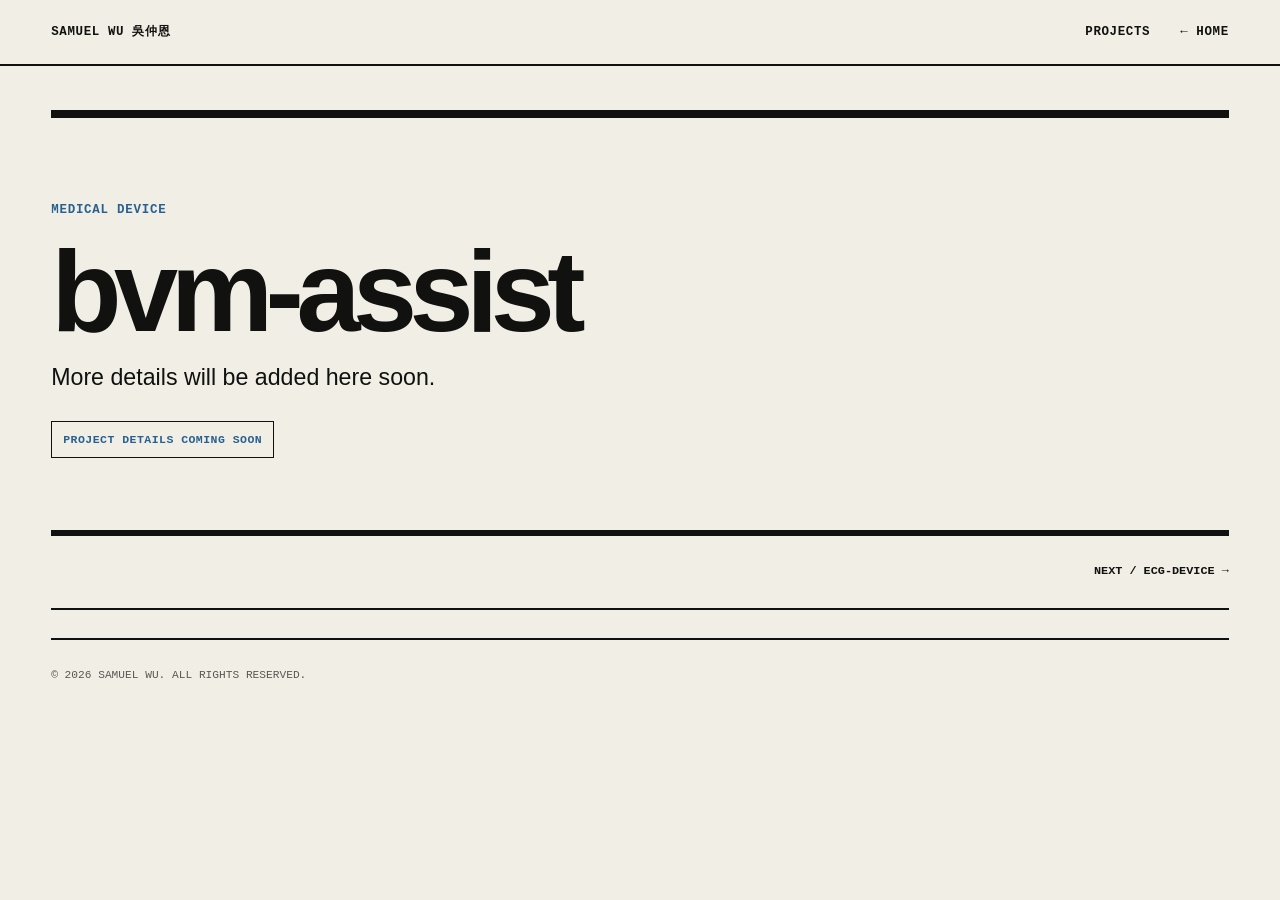
==== projects/bvm-assist/index.html @ 9e17b118 "Redesign homepage and add project detail pages" ====
<!DOCTYPE html>
<html lang="en">
<head>
    <meta charset="UTF-8">
    <meta name="viewport" content="width=device-width, initial-scale=1.0">
    <meta name="description" content="A placeholder for Samuel Wu's BVM assist project.">
    <title>BVM Assist | Samuel Wu</title>
    <link rel="stylesheet" href="/project-detail.css">
    <script src="/site-header.js" defer></script>
</head>
<body class="project-body bvm-project">
    <a class="skip-link" href="#main-content">Skip to content</a>
    <header class="site-header" data-site-header></header>

    <main class="project-main" id="main-content">
        <article class="case-study">
            <header class="case-hero">
                <p class="eyebrow">Medical device</p>
                <h1>bvm-assist</h1>
                <p class="project-lead">More details will be added here soon.</p>
                <p class="placeholder-status">Project details coming soon</p>
            </header>

            <nav class="project-switcher project-switcher-first" aria-label="Project navigation">
                <a href="/projects/ecg-device/">Next / ecg-device <span aria-hidden="true">&rarr;</span></a>
            </nav>
        </article>
        <footer class="site-footer">&copy; 2026 Samuel Wu. All rights reserved.</footer>
    </main>
</body>
</html>
---- project-detail.css ----
@import url("/project-pages.css");

.project-body {
    --text-max: 860px;
}

.connectome-project {
    --accent: #b93818;
}

.hermes-project {
    --accent: #2b55d9;
}

.cb-project {
    --accent: #7a4e00;
}

.ecg-project {
    --accent: #8f2f50;
}

.bvm-project {
    --accent: #28618f;
}

.placeholder-status {
    width: fit-content;
    margin: 4px 0 0;
    padding: 8px 11px;
    border: 1px solid var(--rule-strong);
    color: var(--accent);
    font-family: var(--font-mono);
    font-size: 0.72rem;
    font-weight: 700;
    letter-spacing: 0.04em;
    text-transform: uppercase;
}

.project-main {
    width: min(100%, calc(var(--page-max) + (2 * var(--gutter))));
    margin: 0 auto;
    padding: 44px var(--gutter) 72px;
}

.case-study {
    width: 100%;
}

.case-hero {
    display: grid;
    gap: 22px;
    padding: clamp(38px, 7vw, 82px) 0 clamp(44px, 7vw, 72px);
    border-top: 8px solid var(--rule-strong);
    border-bottom: 3px solid var(--rule-strong);
}

.case-hero h1 {
    max-width: 1500px;
    margin: 0;
    font-size: clamp(3.25rem, 9vw, 7.7rem);
    font-weight: 900;
    letter-spacing: -0.065em;
    line-height: 0.84;
    overflow-wrap: anywhere;
}

.project-lead {
    max-width: 960px;
    margin: 0;
    color: var(--ink);
    font-size: clamp(1.18rem, 2vw, 1.45rem);
    line-height: 1.45;
}

.actions {
    display: flex;
    flex-wrap: wrap;
    gap: 12px;
    margin-top: 12px;
}

.button {
    display: inline-flex;
    align-items: center;
    min-height: 44px;
    gap: 8px;
    padding: 10px 15px;
    border: 2px solid var(--rule-strong);
    background: var(--ink);
    color: var(--paper);
    font-family: var(--font-mono);
    font-size: 0.76rem;
    font-weight: 700;
    letter-spacing: 0.02em;
    text-decoration: none;
    text-transform: uppercase;
    transition: background 160ms ease, box-shadow 160ms ease, transform 160ms ease;
}

.button:hover {
    background: var(--accent);
    color: #fff;
    transform: translate(-2px, -2px);
    box-shadow: 4px 4px 0 var(--rule-strong);
}

.case-content {
    padding: clamp(56px, 8vw, 96px) 0;
}

.content-main {
    counter-reset: research-section;
    display: grid;
    gap: clamp(56px, 8vw, 96px);
}

.content-main section {
    counter-increment: research-section;
    display: grid;
    grid-template-columns: clamp(150px, 14vw, 240px) minmax(0, 1fr);
    gap: 18px clamp(28px, 6vw, 76px);
    padding-top: 24px;
    border-top: 2px solid var(--rule-strong);
}

.content-main section > h2 {
    grid-column: 1;
    grid-row: 1 / span 40;
    margin: 0;
    font-family: var(--font-mono);
    font-size: 0.78rem;
    letter-spacing: 0.04em;
    line-height: 1.35;
    text-transform: uppercase;
}

@media (min-width: 761px) {
    .connectome-project .content-main section > h2 {
        grid-row: 1;
    }
}

.content-main section > h2::before {
    display: block;
    margin-bottom: 8px;
    color: var(--accent);
    content: "0" counter(research-section) " /";
}

.content-main section > :not(h2) {
    grid-column: 2;
}

.content-main p {
    max-width: var(--text-max);
    margin: 0;
    color: var(--muted);
    font-size: 1.06rem;
    line-height: 1.7;
}

.content-main h3 {
    margin: 16px 0 0;
    padding-bottom: 8px;
    border-bottom: 1px solid var(--rule);
    font-family: var(--font-mono);
    font-size: 0.86rem;
    letter-spacing: 0.03em;
    text-transform: uppercase;
}

code {
    padding: 0.08em 0.3em;
    background: #ded9ce;
    color: var(--ink);
    font-family: var(--font-mono);
    font-size: 0.88em;
}

.feature-list,
.module-grid,
.ledger-list,
.process-strip {
    margin: 0;
    padding: 0;
    list-style: none;
}

.feature-list {
    display: grid;
    gap: 0;
}

.feature-list li {
    position: relative;
    padding: 12px 0 12px 28px;
    border-bottom: 1px solid var(--rule);
    color: var(--muted);
    font-size: 1rem;
}

.feature-list li::before {
    position: absolute;
    top: 12px;
    left: 0;
    color: var(--accent);
    content: "\2192";
    font-family: var(--font-mono);
    font-weight: 700;
}

.hermes-project .feature-list li::before {
    content: "+";
}

.feature-list strong {
    color: var(--ink);
}

.result-lead {
    max-width: 960px !important;
    padding-left: 20px;
    border-left: 7px solid var(--accent);
    color: var(--ink) !important;
    font-size: clamp(1.25rem, 2.4vw, 1.75rem) !important;
    font-weight: 700;
    line-height: 1.35 !important;
}

.analysis-figure {
    margin: 26px 0 4px;
}

.analysis-figure img {
    display: block;
    width: 100%;
    height: auto;
    border: 2px solid var(--rule-strong);
    background: #fff;
}

.analysis-figure figcaption {
    display: grid;
    grid-template-columns: 90px minmax(0, 1fr);
    gap: 16px;
    padding-top: 12px;
    color: var(--muted);
    font-family: var(--font-mono);
    font-size: 0.76rem;
    line-height: 1.45;
}

.analysis-figure figcaption span {
    color: var(--accent);
    font-weight: 700;
    text-transform: uppercase;
}

.figure-compact {
    width: min(100%, 640px);
}

.matrix-frame {
    padding: clamp(14px, 3vw, 28px);
    border: 2px solid var(--rule-strong);
    background: var(--surface);
}

.confusion-table {
    width: 100%;
    border-collapse: collapse;
    table-layout: fixed;
    color: var(--ink);
    font-family: var(--font-mono);
}

.confusion-table th,
.confusion-table td {
    border: 1px solid var(--rule-strong);
    text-align: center;
}

.confusion-table thead th {
    padding: 10px 6px;
    background: var(--ink);
    color: var(--paper);
    font-size: 0.68rem;
    font-weight: 700;
    text-transform: uppercase;
}

.confusion-table tbody th {
    width: 34%;
    padding: 12px 8px;
    font-size: 0.72rem;
    text-transform: uppercase;
}

.confusion-table td {
    height: clamp(120px, 18vw, 190px);
    background: #e6e1d6;
    font-family: var(--font-sans);
    font-size: clamp(2.6rem, 7vw, 5.2rem);
    font-weight: 800;
}

.confusion-table .matrix-correct {
    background: var(--accent);
    color: #fff;
}

.product-figure {
    width: 100%;
}

.scope-note {
    width: fit-content;
    margin-top: 8px !important;
    padding: 8px 10px;
    border: 1px solid var(--rule-strong);
    color: var(--ink) !important;
    font-family: var(--font-mono);
    font-size: 0.76rem !important;
    text-transform: uppercase;
}

.module-grid {
    counter-reset: module;
    display: grid;
    grid-template-columns: repeat(2, minmax(0, 1fr));
    border-bottom: 1px solid var(--rule-strong);
}

.module-grid li {
    counter-increment: module;
    min-height: 88px;
    padding: 16px 18px;
    border-top: 1px solid var(--rule-strong);
    color: var(--ink);
    font-weight: 700;
}

.module-grid li:nth-child(odd) {
    border-right: 1px solid var(--rule-strong);
}

.module-grid li::before {
    display: block;
    margin-bottom: 10px;
    color: var(--accent);
    content: "0" counter(module);
    font-family: var(--font-mono);
    font-size: 0.7rem;
}

.process-strip {
    counter-reset: process;
    display: grid;
    grid-template-columns: repeat(4, minmax(0, 1fr));
    border-top: 2px solid var(--rule-strong);
    border-bottom: 2px solid var(--rule-strong);
}

.process-strip li {
    counter-increment: process;
    position: relative;
    min-height: 116px;
    padding: 42px 18px 16px;
    border-right: 1px solid var(--rule-strong);
    color: var(--ink);
    font-family: var(--font-mono);
    font-size: 0.82rem;
    font-weight: 700;
    text-transform: uppercase;
}

.process-strip li:last-child {
    border-right: 0;
}

.process-strip li::before {
    position: absolute;
    top: 12px;
    left: 18px;
    color: var(--accent);
    content: "0" counter(process);
    font-size: 0.7rem;
}

.process-strip li:not(:last-child)::after {
    position: absolute;
    top: 50%;
    right: -9px;
    z-index: 1;
    width: 16px;
    background: var(--paper);
    color: var(--accent);
    content: "\2192";
    text-align: center;
    transform: translateY(-50%);
}

.ledger-list {
    padding: 10px 22px;
    background: var(--ink);
    color: var(--paper);
}

.ledger-list li {
    display: grid;
    grid-template-columns: 50px minmax(0, 1fr);
    gap: 12px;
    padding: 15px 0;
    border-bottom: 1px solid rgba(241, 238, 230, 0.24);
    font-family: var(--font-mono);
    font-size: 0.86rem;
}

.ledger-list li:last-child {
    border-bottom: 0;
}

.ledger-list li span {
    color: #d3a84f;
    font-weight: 700;
}

.project-switcher {
    display: flex;
    justify-content: space-between;
    gap: 24px;
    padding: 26px 0;
    border-top: 3px solid var(--rule-strong);
    border-bottom: 2px solid var(--rule-strong);
    font-family: var(--font-mono);
    font-size: 0.74rem;
    font-weight: 700;
    text-transform: uppercase;
}

.project-switcher a {
    color: var(--ink);
    text-decoration: none;
}

.project-switcher a:hover {
    color: var(--accent);
}

.project-switcher-first {
    justify-content: flex-end;
}

.project-switcher-last {
    justify-content: flex-start;
}

.project-main > .site-footer {
    margin-top: 28px;
}

@media (max-width: 760px) {
    .project-main {
        padding-top: 24px;
        padding-bottom: 48px;
    }

    .case-hero {
        border-top-width: 6px;
    }

    .case-hero h1 {
        font-size: clamp(2.65rem, 15vw, 4.5rem);
        letter-spacing: -0.06em;
        line-height: 0.9;
    }

    .content-main section {
        grid-template-columns: 1fr;
    }

    .content-main section > h2 {
        grid-column: 1;
        grid-row: auto;
    }

    .content-main section > :not(h2) {
        grid-column: 1;
    }

    .analysis-figure figcaption {
        grid-template-columns: 1fr;
        gap: 4px;
    }

    .process-strip {
        grid-template-columns: repeat(2, minmax(0, 1fr));
    }

    .process-strip li:nth-child(2) {
        border-right: 0;
    }

    .process-strip li:nth-child(-n + 2) {
        border-bottom: 1px solid var(--rule-strong);
    }

    .process-strip li:nth-child(2)::after {
        content: none;
    }

    .project-switcher {
        align-items: flex-start;
        flex-direction: column;
    }

    .project-switcher-first {
        align-items: flex-end;
    }
}

@media (max-width: 480px) {
    .actions,
    .button {
        width: 100%;
    }

    .button {
        justify-content: center;
    }

    .module-grid,
    .process-strip {
        grid-template-columns: 1fr;
    }

    .module-grid li:nth-child(odd),
    .process-strip li {
        border-right: 0;
    }

    .process-strip li:nth-child(-n + 3) {
        border-bottom: 1px solid var(--rule-strong);
    }

    .process-strip li::after {
        content: none !important;
    }
}

@media (prefers-reduced-motion: reduce) {
    .button {
        transition: none;
    }

    .button:hover {
        transform: none;
    }
}
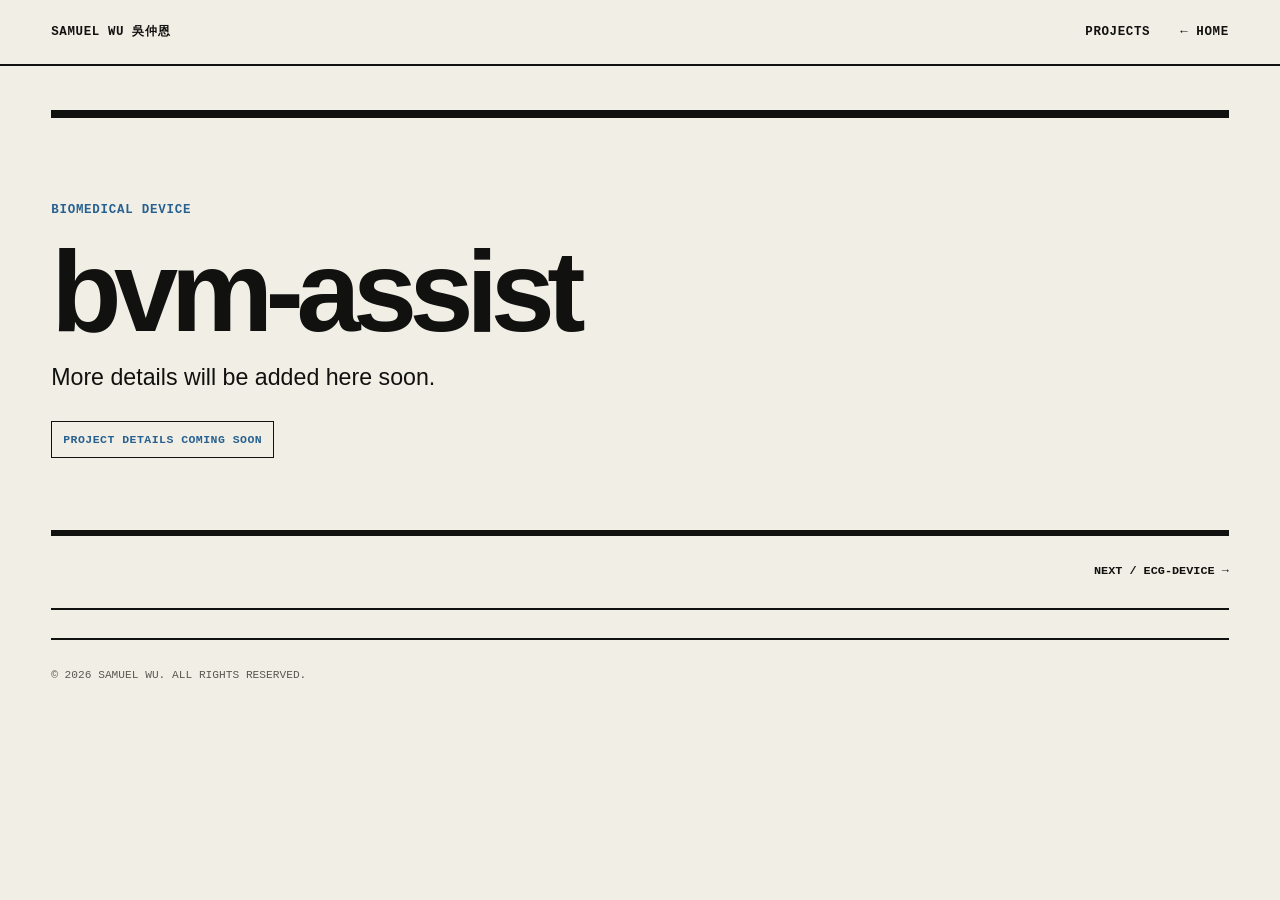
==== commit 6c0ad0c3: "Added ecg-device project page preview" ====
--- a/projects/bvm-assist/index.html
+++ b/projects/bvm-assist/index.html
@@ -15,7 +15,7 @@
     <main class="project-main" id="main-content">
         <article class="case-study">
             <header class="case-hero">
-                <p class="eyebrow">Medical device</p>
+                <p class="eyebrow">Biomedical device</p>
                 <h1>bvm-assist</h1>
                 <p class="project-lead">More details will be added here soon.</p>
                 <p class="placeholder-status">Project details coming soon</p>
--- a/project-detail.css
+++ b/project-detail.css
@@ -136,7 +136,10 @@
 }
 
 @media (min-width: 761px) {
-    .connectome-project .content-main section > h2 {
+    .connectome-project .content-main section > h2,
+    .hermes-project .content-main section > h2,
+    .cb-project .content-main section > h2,
+    .ecg-project .content-main section > h2 {
         grid-row: 1;
     }
 }
@@ -240,6 +243,48 @@
     background: #fff;
 }
 
+.video-figure video {
+    display: block;
+    width: 100%;
+    height: auto;
+    border: 2px solid var(--rule-strong);
+    background: #050505;
+}
+
+.ecg-project .video-figure {
+    width: min(100%, 640px);
+}
+
+.prototype-photo-grid {
+    display: grid;
+    grid-template-columns: repeat(2, minmax(0, 1fr));
+    gap: clamp(14px, 2.5vw, 28px);
+    align-items: start;
+}
+
+.prototype-photo-grid .analysis-figure {
+    width: 100%;
+}
+
+.system-map-figure {
+    min-width: 0;
+}
+
+.system-map {
+    width: max-content;
+    max-width: 100%;
+    margin: 0 auto;
+    padding: 12px 0;
+    overflow-x: auto;
+    border: 0;
+    background: transparent;
+    color: var(--ink);
+    font-family: var(--font-mono);
+    font-size: clamp(0.58rem, 0.92vw, 0.76rem);
+    line-height: 1.4;
+    scrollbar-color: var(--accent) transparent;
+}
+
 .analysis-figure figcaption {
     display: grid;
     grid-template-columns: 90px minmax(0, 1fr);
@@ -426,6 +471,221 @@
     font-weight: 700;
 }
 
+.workflow-figure {
+    width: 100%;
+}
+
+.workflow-graph {
+    padding: clamp(18px, 4vw, 38px);
+    border: 2px solid var(--rule-strong);
+    background:
+        linear-gradient(rgba(34, 33, 29, 0.035) 1px, transparent 1px),
+        linear-gradient(90deg, rgba(34, 33, 29, 0.035) 1px, transparent 1px),
+        var(--surface);
+    background-size: 28px 28px;
+}
+
+.workflow-stage {
+    display: grid;
+    gap: 10px;
+}
+
+.workflow-label {
+    color: var(--accent) !important;
+    font-family: var(--font-mono);
+    font-size: 0.68rem !important;
+    font-weight: 700;
+    letter-spacing: 0.05em;
+    text-transform: uppercase;
+}
+
+.workflow-branches {
+    display: grid;
+    grid-template-columns: repeat(2, minmax(0, 1fr));
+    gap: 10px;
+}
+
+.workflow-branches-three {
+    grid-template-columns: repeat(3, minmax(0, 1fr));
+}
+
+.workflow-node {
+    display: grid;
+    align-content: start;
+    gap: 7px;
+    min-height: 116px;
+    padding: 15px;
+    border: 1px solid var(--rule-strong);
+    background: var(--paper);
+    box-shadow: 3px 3px 0 rgba(34, 33, 29, 0.12);
+}
+
+.workflow-node > span {
+    color: var(--accent);
+    font-family: var(--font-mono);
+    font-size: 0.65rem;
+    font-weight: 700;
+}
+
+.workflow-node strong {
+    color: var(--ink);
+    font-size: 0.92rem;
+    line-height: 1.25;
+}
+
+.workflow-node small {
+    color: var(--muted);
+    font-family: var(--font-mono);
+    font-size: 0.68rem;
+    line-height: 1.45;
+}
+
+.workflow-node-wide {
+    width: min(100%, 680px);
+    min-height: 0;
+    margin: 0 auto;
+}
+
+.workflow-connector {
+    position: relative;
+    width: 2px;
+    height: 42px;
+    margin: 0 auto;
+    background: var(--rule-strong);
+}
+
+.workflow-connector::after {
+    position: absolute;
+    bottom: -5px;
+    left: 50%;
+    color: var(--accent);
+    content: "\25BC";
+    font-size: 0.72rem;
+    line-height: 1;
+    transform: translateX(-50%);
+}
+
+.cb-feature-grid {
+    margin-top: 26px;
+}
+
+.cb-feature-grid li {
+    min-height: 150px;
+}
+
+.cb-feature-grid strong,
+.cb-feature-grid span {
+    display: block;
+}
+
+.cb-feature-grid span {
+    margin-top: 8px;
+    color: var(--muted);
+    font-size: 0.88rem;
+    font-weight: 400;
+    line-height: 1.5;
+}
+
+.equation-note {
+    width: min(100%, 760px);
+    margin-top: 8px !important;
+    color: var(--muted) !important;
+    font-family: var(--font-mono);
+    font-size: 0.76rem !important;
+    line-height: 1.55 !important;
+}
+
+.model-equation {
+    display: grid;
+    justify-items: center;
+    gap: 10px;
+    width: min(100%, 760px);
+    padding: clamp(18px, 3vw, 28px);
+    overflow-x: auto;
+    border-left: 6px solid var(--accent);
+    background: var(--ink);
+    color: var(--paper);
+    font-family: var(--font-mono);
+    font-size: clamp(0.92rem, 2vw, 1.18rem);
+    line-height: 1.7;
+    text-align: center;
+    scrollbar-color: var(--accent) var(--ink);
+}
+
+.model-equation span {
+    min-width: max-content;
+}
+
+.model-equation var {
+    color: #f0c45b;
+    font-family: inherit;
+}
+
+.model-equation sup,
+.model-equation sub {
+    font-size: 0.68em;
+}
+
+.model-equation-stack {
+    justify-items: start;
+    text-align: left;
+}
+
+.citation {
+    color: var(--accent);
+    font-family: var(--font-mono);
+    font-size: 0.76em;
+    font-weight: 700;
+    text-decoration-thickness: 1px;
+    text-underline-offset: 3px;
+}
+
+.reference-list {
+    display: grid;
+    gap: 0;
+    max-width: var(--text-max);
+    margin: 0;
+    padding: 0;
+    list-style: none;
+    counter-reset: none;
+}
+
+.reference-list li {
+    display: grid;
+    grid-template-columns: 44px minmax(0, 1fr);
+    gap: 12px;
+    padding: 15px 0;
+    border-bottom: 1px solid var(--rule);
+    color: var(--muted);
+    font-size: 0.92rem;
+    line-height: 1.55;
+}
+
+.reference-list li > span {
+    color: var(--accent);
+    font-family: var(--font-mono);
+    font-weight: 700;
+}
+
+.reference-list li > p {
+    margin: 0;
+    color: inherit;
+    font-size: inherit;
+    line-height: inherit;
+}
+
+.reference-list a {
+    color: var(--ink);
+    font-family: var(--font-mono);
+    font-size: 0.74rem;
+    font-weight: 700;
+    text-transform: uppercase;
+}
+
+.reference-list cite {
+    color: var(--ink);
+}
+
 .project-switcher {
     display: flex;
     justify-content: space-between;
@@ -510,6 +770,19 @@
         content: none;
     }
 
+    .workflow-branches,
+    .workflow-branches-three {
+        grid-template-columns: 1fr;
+    }
+
+    .workflow-node {
+        min-height: 0;
+    }
+
+    .cb-feature-grid li {
+        min-height: 0;
+    }
+
     .project-switcher {
         align-items: flex-start;
         flex-direction: column;
@@ -521,6 +794,10 @@
 }
 
 @media (max-width: 480px) {
+    .prototype-photo-grid {
+        grid-template-columns: 1fr;
+    }
+
     .actions,
     .button {
         width: 100%;
@@ -547,6 +824,13 @@
     .process-strip li::after {
         content: none !important;
     }
+
+    .model-equation {
+        justify-items: start;
+        padding: 16px;
+        font-size: 0.84rem;
+        text-align: left;
+    }
 }
 
 @media (prefers-reduced-motion: reduce) {
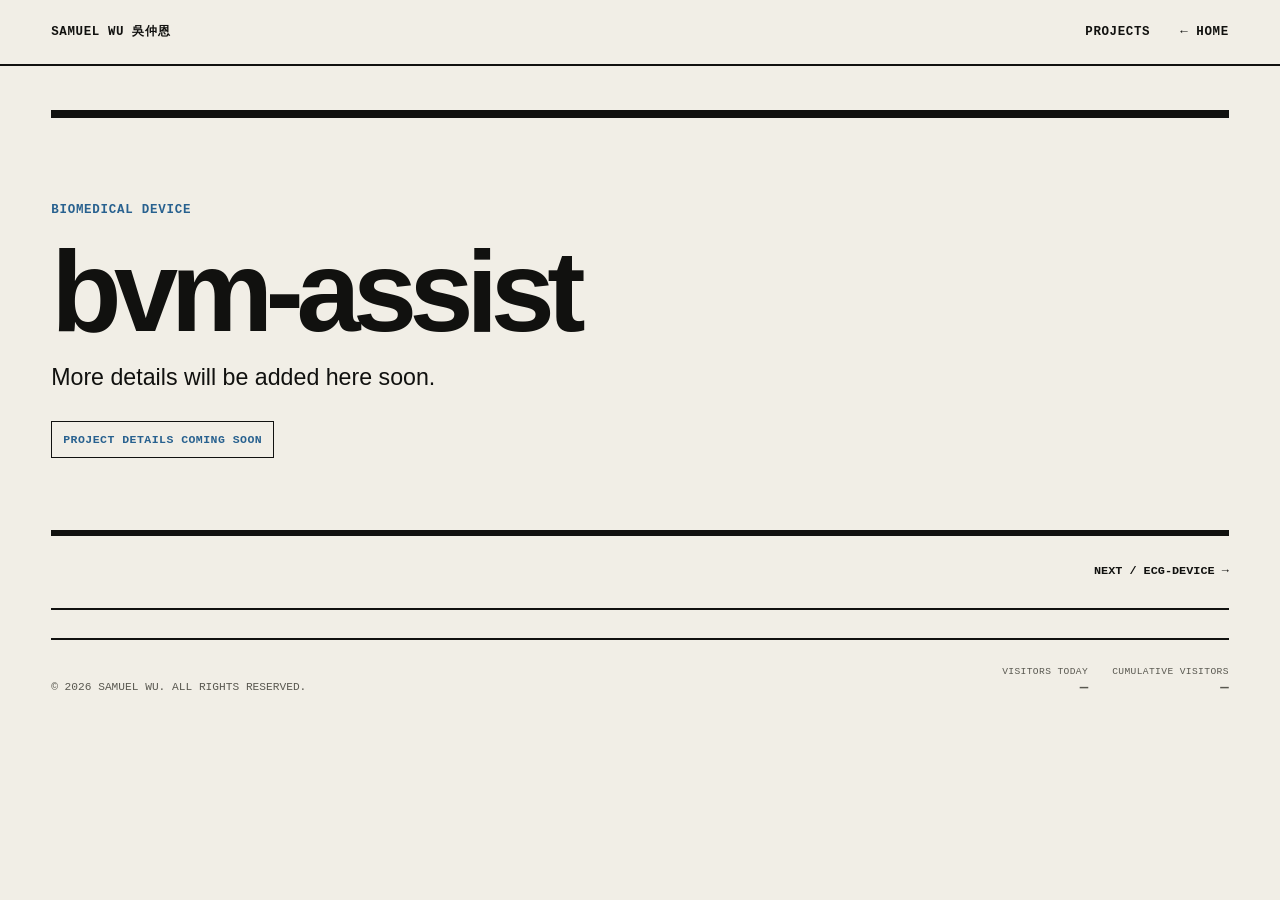
==== commit 45662f37: "add visitor count" ====
--- a/projects/bvm-assist/index.html
+++ b/projects/bvm-assist/index.html
@@ -5,8 +5,9 @@
     <meta name="viewport" content="width=device-width, initial-scale=1.0">
     <meta name="description" content="A placeholder for Samuel Wu's BVM assist project.">
     <title>BVM Assist | Samuel Wu</title>
-    <link rel="stylesheet" href="/project-detail.css">
+    <link rel="stylesheet" href="/project-detail.css?v=0c2f8d54">
     <script src="/site-header.js" defer></script>
+    <script src="/visitor-counter.js" defer></script>
 </head>
 <body class="project-body bvm-project">
     <a class="skip-link" href="#main-content">Skip to content</a>
@@ -25,7 +26,13 @@
                 <a href="/projects/ecg-device/">Next / ecg-device <span aria-hidden="true">&rarr;</span></a>
             </nav>
         </article>
-        <footer class="site-footer">&copy; 2026 Samuel Wu. All rights reserved.</footer>
+        <footer class="site-footer">
+            <span class="footer-copyright">&copy; 2026 Samuel Wu. All rights reserved.</span>
+            <dl class="visitor-stats" data-visitor-stats aria-label="Visitor counts" aria-live="polite">
+                <div class="visitor-stat"><dt>Visitors today</dt><dd data-visitors-today>&mdash;</dd></div>
+                <div class="visitor-stat"><dt>Cumulative visitors</dt><dd data-visitors-total>&mdash;</dd></div>
+            </dl>
+        </footer>
     </main>
 </body>
 </html>
--- a/project-detail.css
+++ b/project-detail.css
@@ -1,4 +1,4 @@
-@import url("/project-pages.css");
+@import url("/project-pages.css?v=0c2f8d54");
 
 .project-body {
     --text-max: 860px;
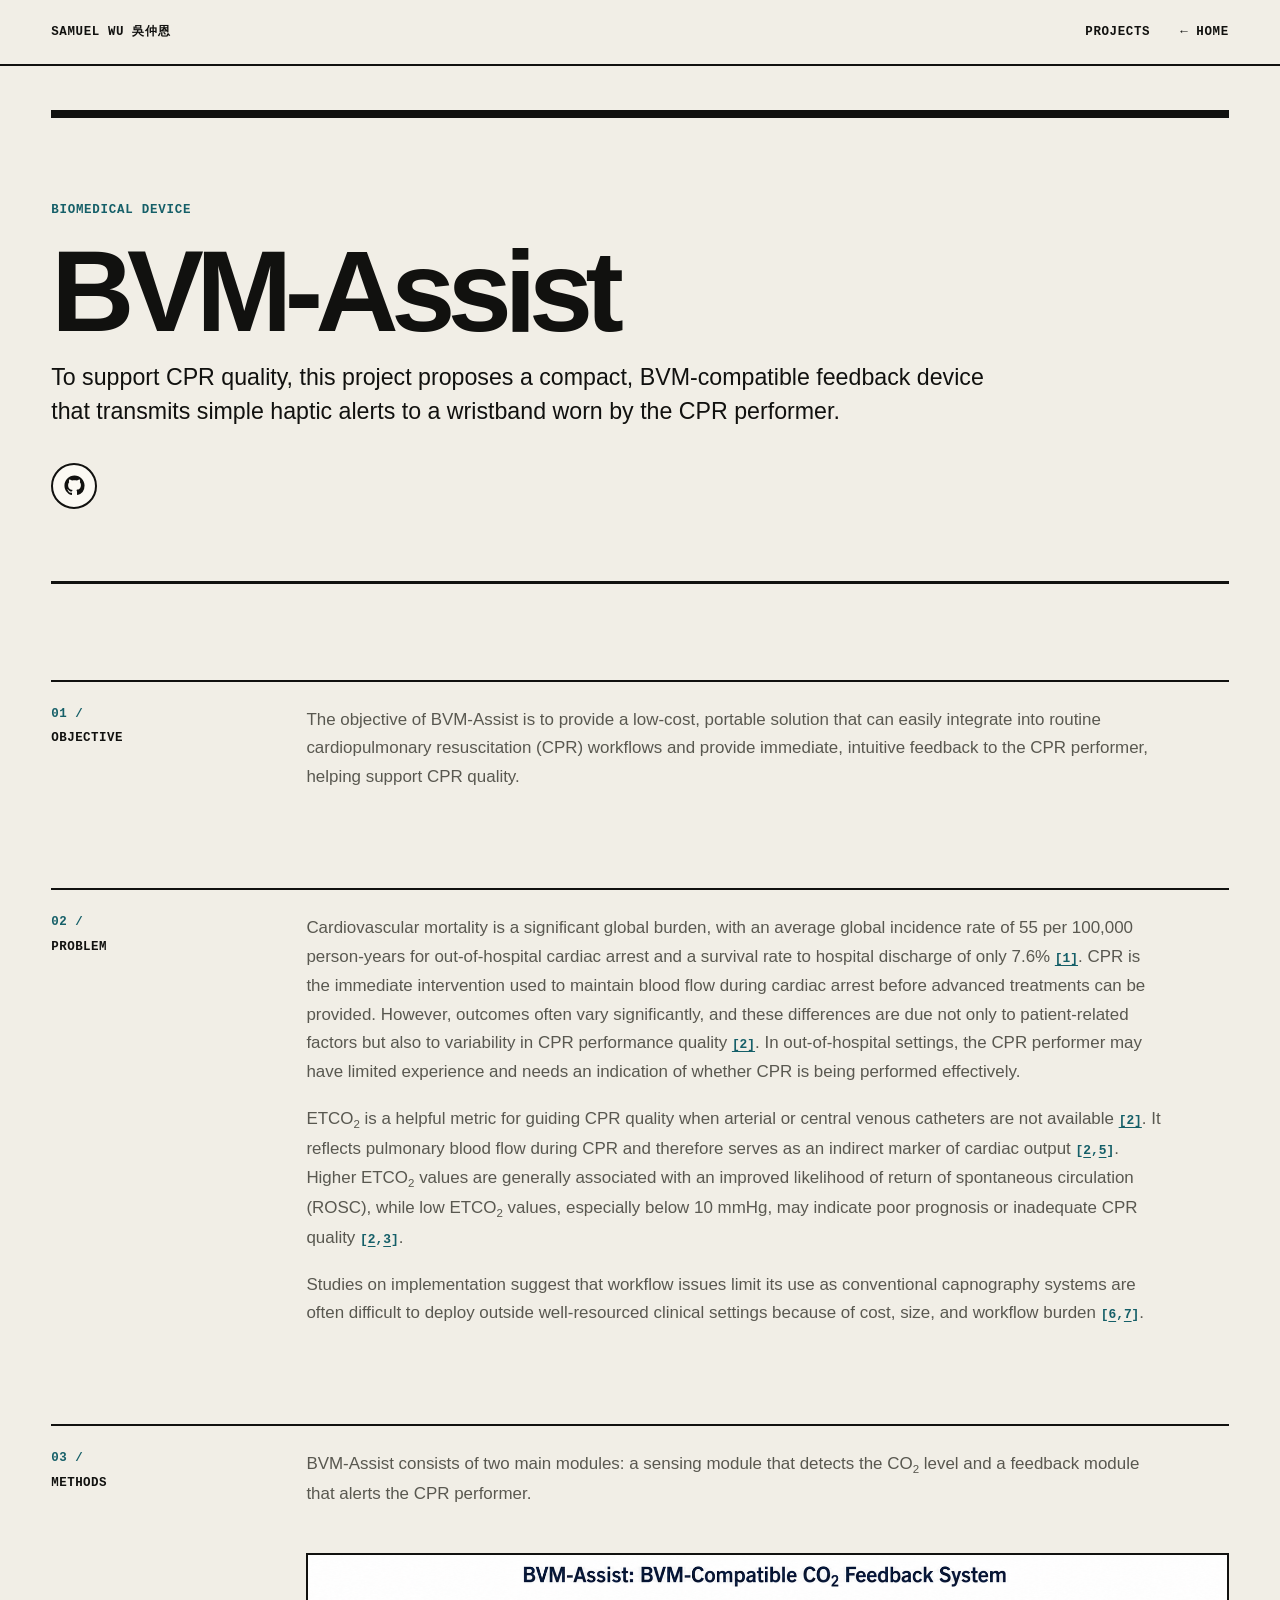
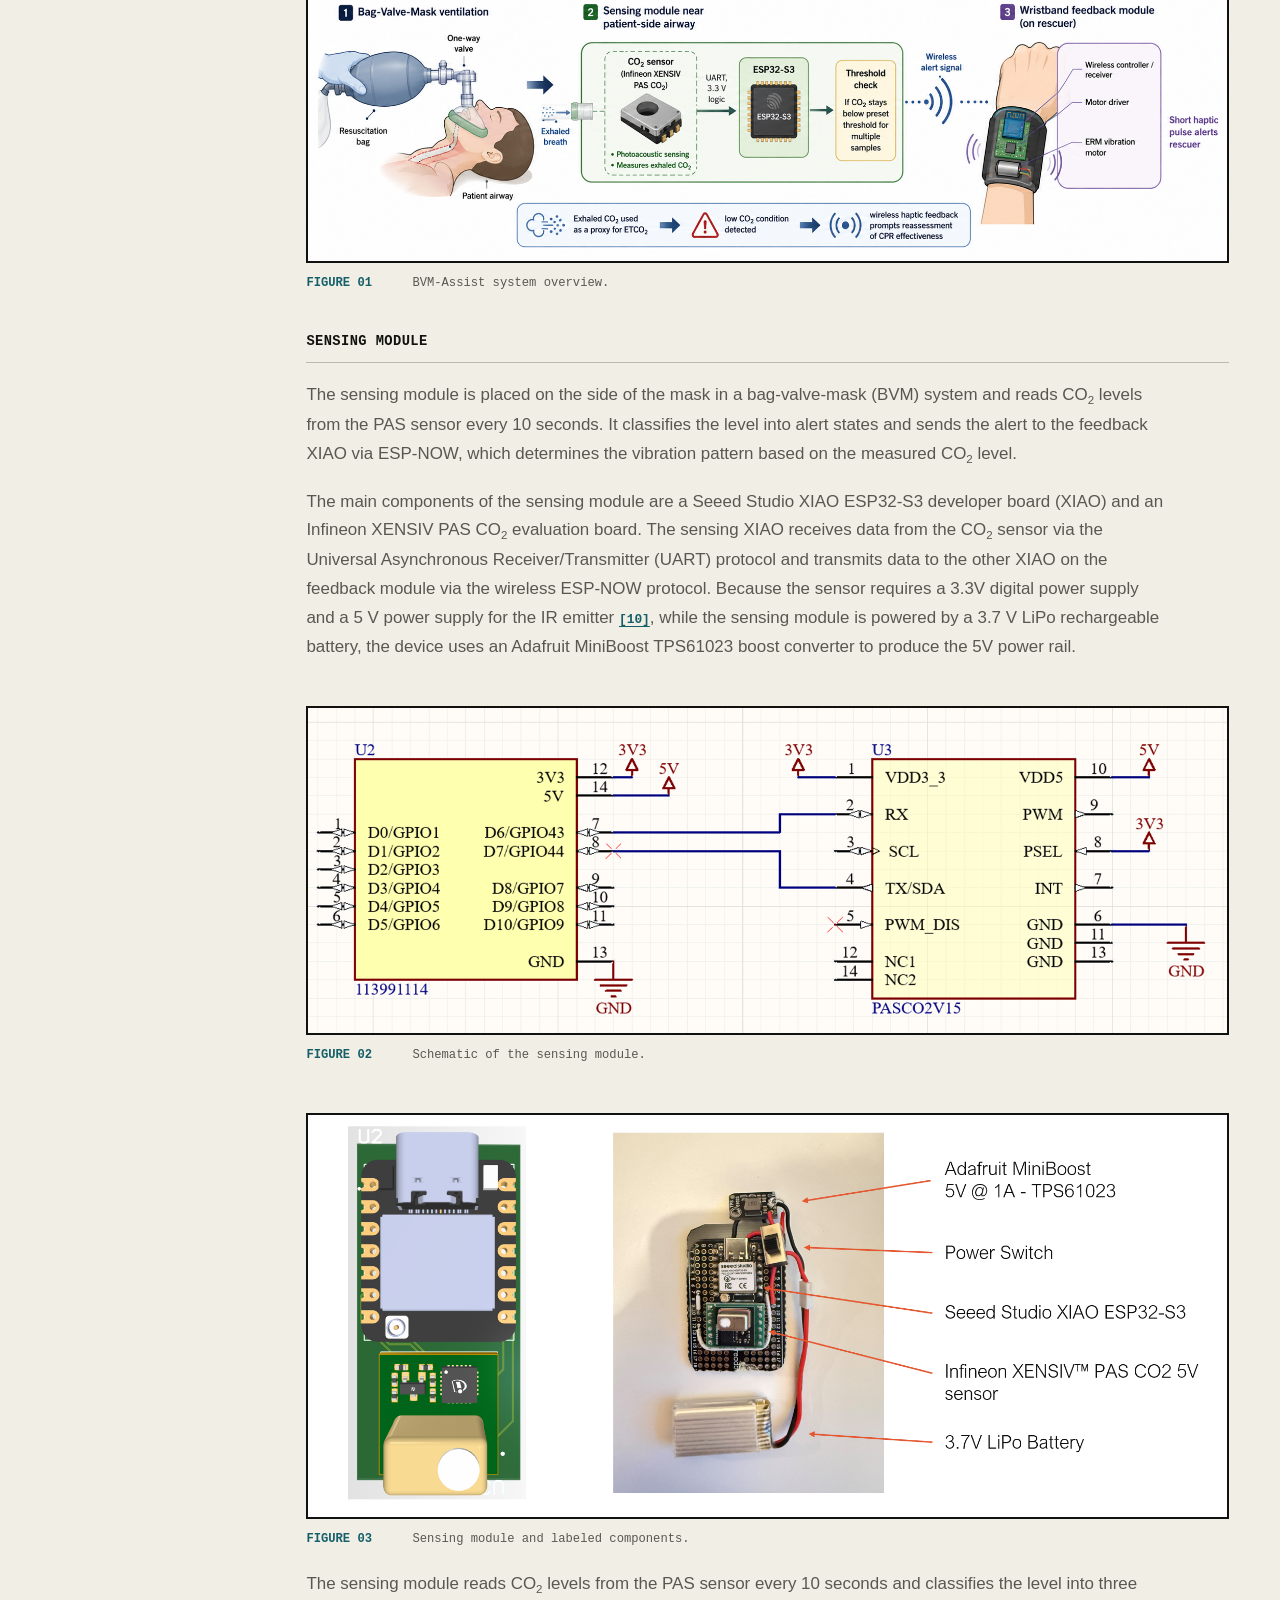
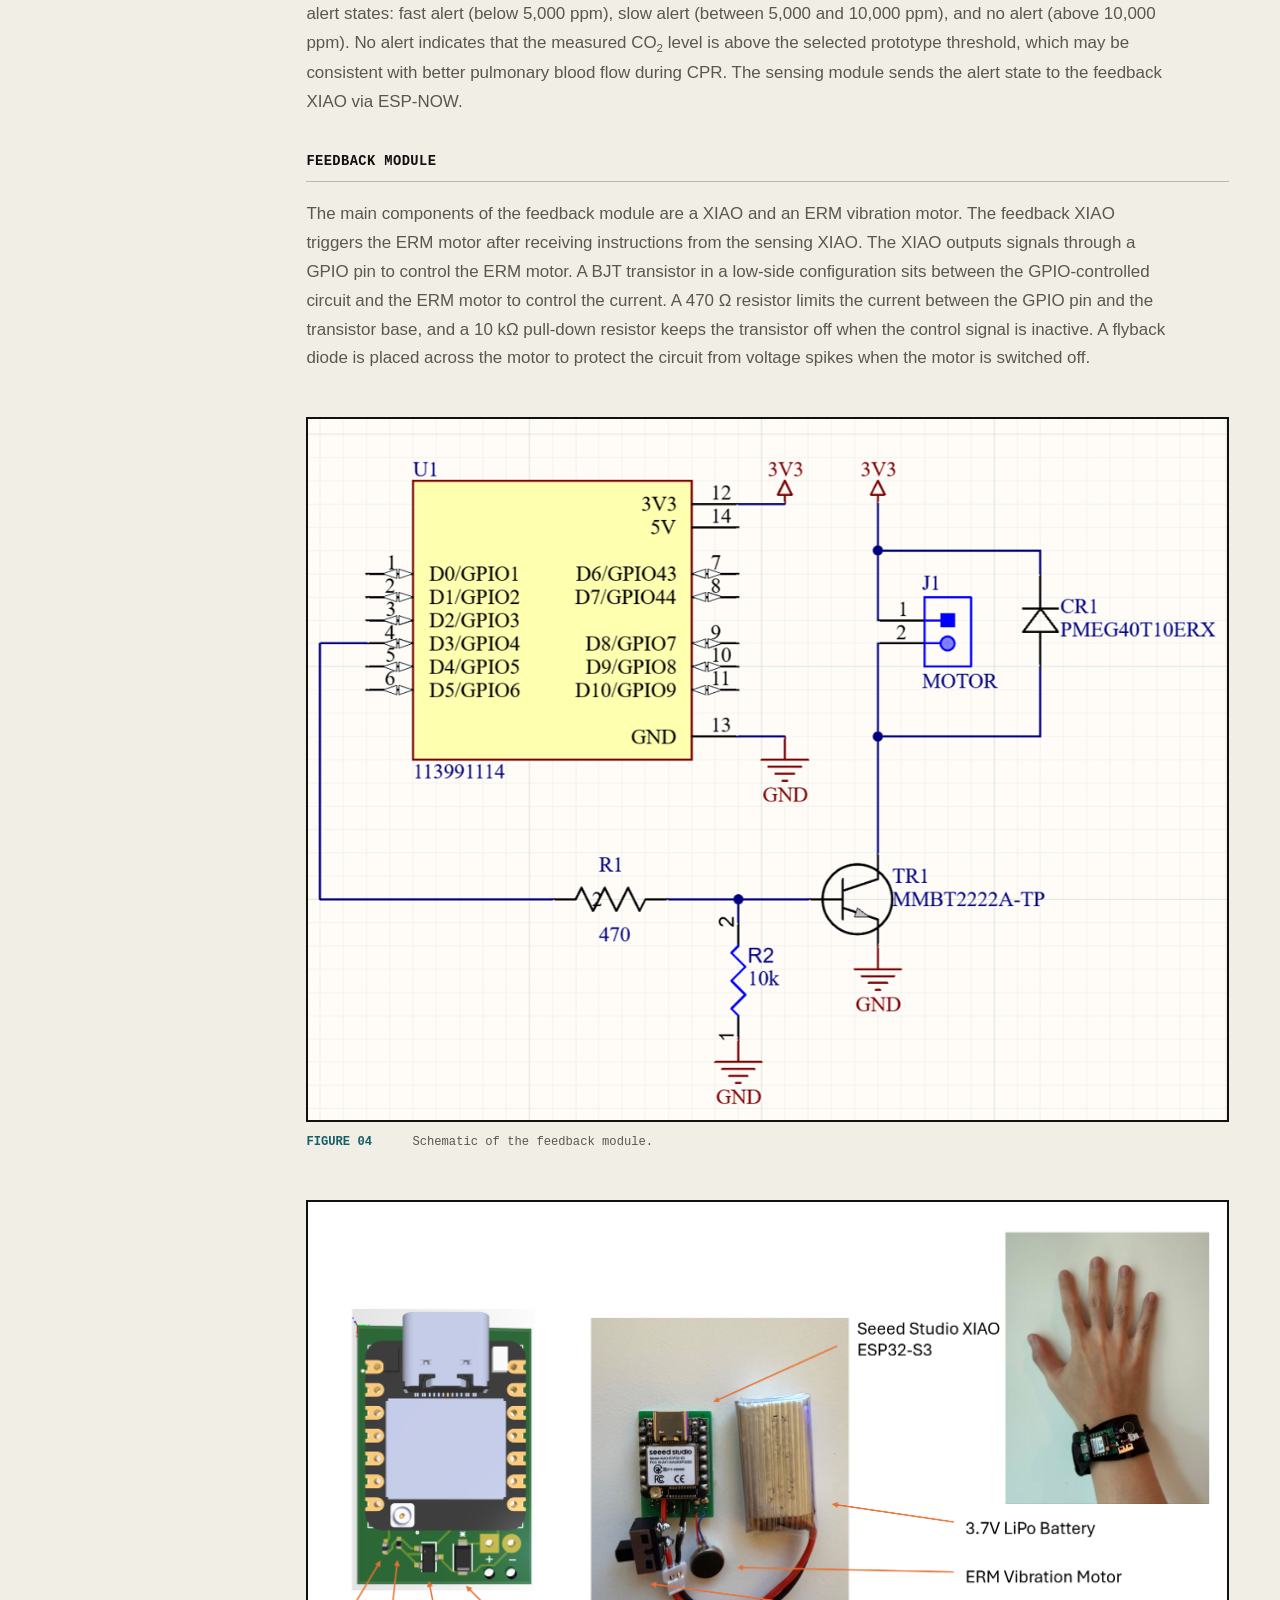
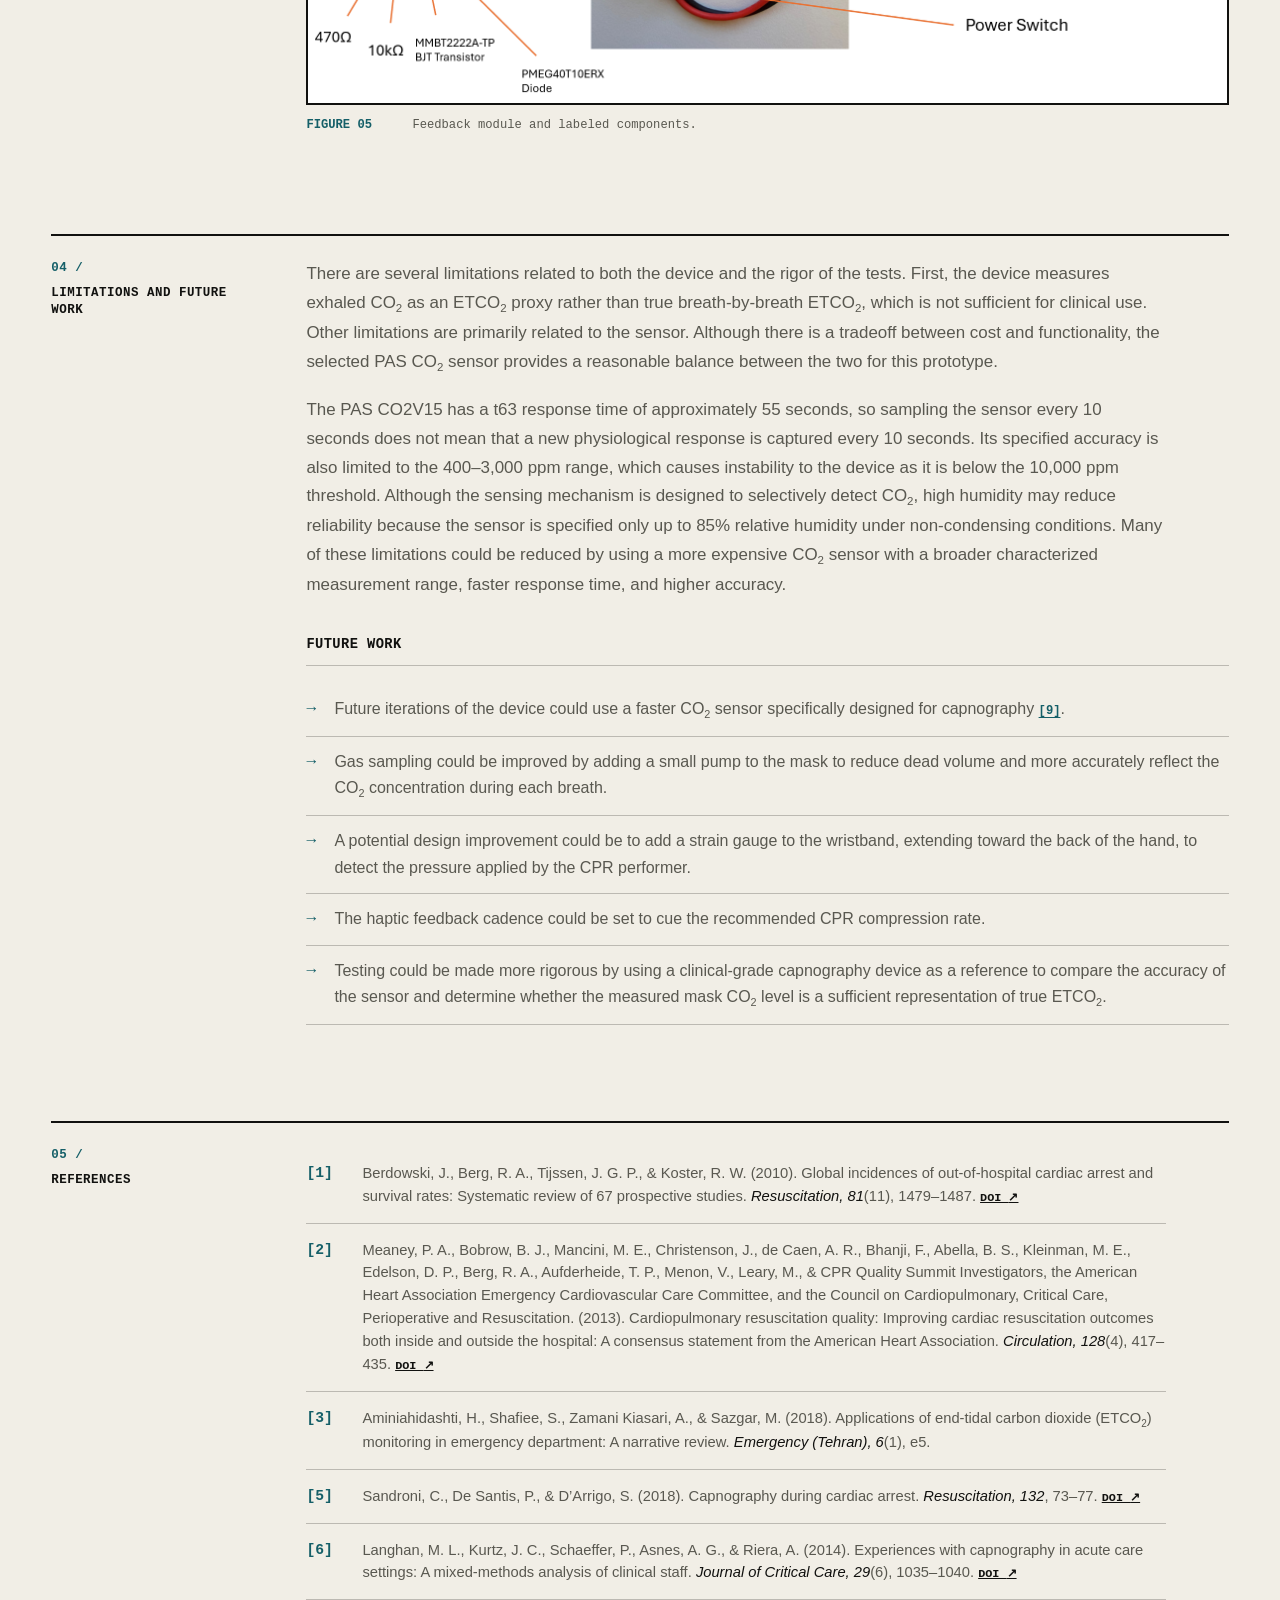
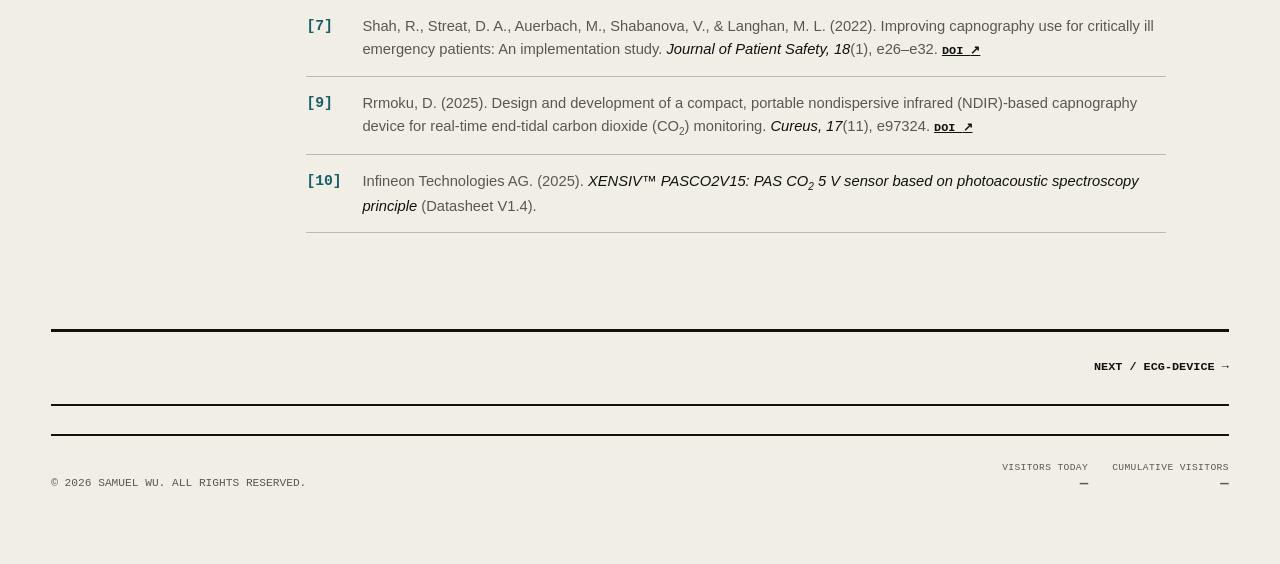
==== commit f8d0e7b9: "add bvm-assist project page" ====
--- a/projects/bvm-assist/index.html
+++ b/projects/bvm-assist/index.html
@@ -3,9 +3,9 @@
 <head>
     <meta charset="UTF-8">
     <meta name="viewport" content="width=device-width, initial-scale=1.0">
-    <meta name="description" content="A placeholder for Samuel Wu's BVM assist project.">
-    <title>BVM Assist | Samuel Wu</title>
-    <link rel="stylesheet" href="/project-detail.css?v=0c2f8d54">
+    <meta name="description" content="BVM-Assist is designed to be lower-cost, more portable, and easier to integrate into routine CPR workflows.">
+    <title>BVM-Assist | Samuel Wu</title>
+    <link rel="stylesheet" href="/project-detail.css?v=github-social-20260809">
     <script src="/site-header.js" defer></script>
     <script src="/visitor-counter.js" defer></script>
 </head>
@@ -17,10 +17,93 @@
         <article class="case-study">
             <header class="case-hero">
                 <p class="eyebrow">Biomedical device</p>
-                <h1>bvm-assist</h1>
-                <p class="project-lead">More details will be added here soon.</p>
-                <p class="placeholder-status">Project details coming soon</p>
+                <h1>BVM-Assist</h1>
+                <p class="project-lead">To support CPR quality, this project proposes a compact, BVM-compatible feedback device that transmits simple haptic alerts to a wristband worn by the CPR performer.</p>
+                <div class="actions">
+                    <a class="social-link" href="https://github.com/samueljwu/bvm-assist" aria-label="View BVM-Assist on GitHub" title="GitHub" target="_blank" rel="noopener noreferrer">
+                        <svg viewBox="0 0 24 24" aria-hidden="true">
+                            <path d="M12 .5C5.65.5.5 5.65.5 12c0 5.09 3.29 9.4 7.86 10.93.58.1.79-.25.79-.56v-2.18c-3.2.7-3.87-1.36-3.87-1.36-.52-1.33-1.28-1.68-1.28-1.68-1.04-.71.08-.7.08-.7 1.15.08 1.76 1.19 1.76 1.19 1.03 1.75 2.7 1.25 3.35.95.1-.74.4-1.25.73-1.54-2.55-.29-5.23-1.28-5.23-5.69 0-1.26.45-2.29 1.18-3.1-.12-.29-.51-1.47.11-3.06 0 0 .96-.31 3.16 1.18.92-.26 1.9-.38 2.88-.39.98.01 1.96.13 2.88.39 2.2-1.49 3.16-1.18 3.16-1.18.62 1.59.23 2.77.11 3.06.74.81 1.18 1.84 1.18 3.1 0 4.42-2.69 5.39-5.25 5.68.41.36.78 1.06.78 2.14v3.18c0 .31.21.67.79.56A11.51 11.51 0 0 0 23.5 12C23.5 5.65 18.35.5 12 .5z"></path>
+                        </svg>
+                    </a>
+                </div>
             </header>
+
+            <div class="case-content">
+                <div class="content-main">
+                    <section aria-labelledby="objective-heading">
+                        <h2 id="objective-heading">Objective</h2>
+                        <p>The objective of BVM-Assist is to provide a low-cost, portable solution that can easily integrate into routine cardiopulmonary resuscitation (CPR) workflows and provide immediate, intuitive feedback to the CPR performer, helping support CPR quality.</p>
+                    </section>
+
+                    <section aria-labelledby="problem-heading">
+                        <h2 id="problem-heading">Problem</h2>
+                        <p>Cardiovascular mortality is a significant global burden, with an average global incidence rate of 55 per 100,000 person-years for out-of-hospital cardiac arrest and a survival rate to hospital discharge of only 7.6% <a class="citation" href="#reference-1">[1]</a>. CPR is the immediate intervention used to maintain blood flow during cardiac arrest before advanced treatments can be provided. However, outcomes often vary significantly, and these differences are due not only to patient-related factors but also to variability in CPR performance quality <a class="citation" href="#reference-2">[2]</a>. In out-of-hospital settings, the CPR performer may have limited experience and needs an indication of whether CPR is being performed effectively.</p>
+                        <p>ETCO<sub>2</sub> is a helpful metric for guiding CPR quality when arterial or central venous catheters are not available <a class="citation" href="#reference-2">[2]</a>. It reflects pulmonary blood flow during CPR and therefore serves as an indirect marker of cardiac output <span class="citation citation-group">[<a href="#reference-2">2</a>,<a href="#reference-5">5</a>]</span>. Higher ETCO<sub>2</sub> values are generally associated with an improved likelihood of return of spontaneous circulation (ROSC), while low ETCO<sub>2</sub> values, especially below 10 mmHg, may indicate poor prognosis or inadequate CPR quality <span class="citation citation-group">[<a href="#reference-2">2</a>,<a href="#reference-3">3</a>]</span>.</p>
+                        <p>Studies on implementation suggest that workflow issues limit its use as conventional capnography systems are often difficult to deploy outside well-resourced clinical settings because of cost, size, and workflow burden <span class="citation citation-group">[<a href="#reference-6">6</a>,<a href="#reference-7">7</a>]</span>.</p>
+                    </section>
+
+                    <section aria-labelledby="methods-heading">
+                        <h2 id="methods-heading">Methods</h2>
+                        <p>BVM-Assist consists of two main modules: a sensing module that detects the CO<sub>2</sub> level and a feedback module that alerts the CPR performer.</p>
+                        <figure class="analysis-figure figure-wide">
+                            <img src="/projects/bvm-assist/images/system-overview.png" alt="Diagram showing a bag-valve-mask connected to a carbon dioxide sensing module that wirelessly sends alerts to a wrist-worn haptic feedback module" width="1801" height="601" loading="lazy" decoding="async">
+                            <figcaption><span>Figure 01</span> BVM-Assist system overview.</figcaption>
+                        </figure>
+
+                        <h3 id="sensing-heading">Sensing module</h3>
+                        <p>The sensing module is placed on the side of the mask in a bag-valve-mask (BVM) system and reads CO<sub>2</sub> levels from the PAS sensor every 10 seconds. It classifies the level into alert states and sends the alert to the feedback XIAO via ESP-NOW, which determines the vibration pattern based on the measured CO<sub>2</sub> level.</p>
+                        <p>The main components of the sensing module are a Seeed Studio XIAO ESP32-S3 developer board (XIAO) and an Infineon XENSIV PAS CO<sub>2</sub> evaluation board. The sensing XIAO receives data from the CO<sub>2</sub> sensor via the Universal Asynchronous Receiver/Transmitter (UART) protocol and transmits data to the other XIAO on the feedback module via the wireless ESP-NOW protocol. Because the sensor requires a 3.3V digital power supply and a 5 V power supply for the IR emitter <a class="citation" href="#reference-10">[10]</a>, while the sensing module is powered by a 3.7 V LiPo rechargeable battery, the device uses an Adafruit MiniBoost TPS61023 boost converter to produce the 5V power rail.</p>
+                        <figure class="analysis-figure figure-wide">
+                            <img src="/projects/bvm-assist/images/sensing-schematic.png" alt="Schematic connecting the XIAO ESP32-S3 to the XENSIV PAS carbon dioxide sensor by UART, with 3.3-volt and 5-volt power rails" width="1549" height="549" loading="lazy" decoding="async">
+                            <figcaption><span>Figure 02</span> Schematic of the sensing module.</figcaption>
+                        </figure>
+                        <figure class="analysis-figure figure-wide">
+                            <img src="/projects/bvm-assist/images/sensing-module.png" alt="Annotated sensing module showing the XIAO ESP32-S3, Infineon PAS carbon dioxide sensor, boost converter, power switch, and LiPo battery" width="1773" height="776" loading="lazy" decoding="async">
+                            <figcaption><span>Figure 03</span> Sensing module and labeled components.</figcaption>
+                        </figure>
+                        <p>The sensing module reads CO<sub>2</sub> levels from the PAS sensor every 10 seconds and classifies the level into three alert states: fast alert (below 5,000 ppm), slow alert (between 5,000 and 10,000 ppm), and no alert (above 10,000 ppm). No alert indicates that the measured CO<sub>2</sub> level is above the selected prototype threshold, which may be consistent with better pulmonary blood flow during CPR. The sensing module sends the alert state to the feedback XIAO via ESP-NOW.</p>
+
+                        <h3 id="feedback-heading">Feedback module</h3>
+                        <p>The main components of the feedback module are a XIAO and an ERM vibration motor. The feedback XIAO triggers the ERM motor after receiving instructions from the sensing XIAO. The XIAO outputs signals through a GPIO pin to control the ERM motor. A BJT transistor in a low-side configuration sits between the GPIO-controlled circuit and the ERM motor to control the current. A 470 &Omega; resistor limits the current between the GPIO pin and the transistor base, and a 10 k&Omega; pull-down resistor keeps the transistor off when the control signal is inactive. A flyback diode is placed across the motor to protect the circuit from voltage spikes when the motor is switched off.</p>
+                        <figure class="analysis-figure figure-wide">
+                            <img src="/projects/bvm-assist/images/feedback-schematic.png" alt="Schematic of the XIAO-controlled vibration motor circuit with a transistor, base resistor, pull-down resistor, and flyback diode" width="1073" height="819" loading="lazy" decoding="async">
+                            <figcaption><span>Figure 04</span> Schematic of the feedback module.</figcaption>
+                        </figure>
+                        <figure class="analysis-figure figure-wide">
+                            <img src="/projects/bvm-assist/images/feedback-module.png" alt="Annotated feedback module showing the XIAO ESP32-S3, vibration motor, battery, switch, transistor, diode, resistors, and wrist-worn assembly" width="1854" height="1011" loading="lazy" decoding="async">
+                            <figcaption><span>Figure 05</span> Feedback module and labeled components.</figcaption>
+                        </figure>
+                    </section>
+
+                    <section aria-labelledby="limitations-heading">
+                        <h2 id="limitations-heading">Limitations and future work</h2>
+                        <p>There are several limitations related to both the device and the rigor of the tests. First, the device measures exhaled CO<sub>2</sub> as an ETCO<sub>2</sub> proxy rather than true breath-by-breath ETCO<sub>2</sub>, which is not sufficient for clinical use. Other limitations are primarily related to the sensor. Although there is a tradeoff between cost and functionality, the selected PAS CO<sub>2</sub> sensor provides a reasonable balance between the two for this prototype.</p>
+                        <p>The PAS CO2V15 has a t63 response time of approximately 55 seconds, so sampling the sensor every 10 seconds does not mean that a new physiological response is captured every 10 seconds. Its specified accuracy is also limited to the 400&ndash;3,000 ppm range, which causes instability to the device as it is below the 10,000 ppm threshold. Although the sensing mechanism is designed to selectively detect CO<sub>2</sub>, high humidity may reduce reliability because the sensor is specified only up to 85% relative humidity under non-condensing conditions. Many of these limitations could be reduced by using a more expensive CO<sub>2</sub> sensor with a broader characterized measurement range, faster response time, and higher accuracy.</p>
+                        <h3>Future work</h3>
+                        <ul class="feature-list">
+                            <li>Future iterations of the device could use a faster CO<sub>2</sub> sensor specifically designed for capnography <a class="citation" href="#reference-9">[9]</a>.</li>
+                            <li>Gas sampling could be improved by adding a small pump to the mask to reduce dead volume and more accurately reflect the CO<sub>2</sub> concentration during each breath.</li>
+                            <li>A potential design improvement could be to add a strain gauge to the wristband, extending toward the back of the hand, to detect the pressure applied by the CPR performer.</li>
+                            <li>The haptic feedback cadence could  be set to cue the recommended CPR compression rate.</li>
+                            <li>Testing could be made more rigorous by using a clinical-grade capnography device as a reference to compare the accuracy of the sensor and determine whether the measured mask CO<sub>2</sub> level is a sufficient representation of true ETCO<sub>2</sub>.</li>
+                        </ul>
+                    </section>
+
+                    <section aria-labelledby="references-heading">
+                        <h2 id="references-heading">References</h2>
+                        <ol class="reference-list">
+                            <li id="reference-1"><span>[1]</span><p>Berdowski, J., Berg, R. A., Tijssen, J. G. P., &amp; Koster, R. W. (2010). Global incidences of out-of-hospital cardiac arrest and survival rates: Systematic review of 67 prospective studies. <cite>Resuscitation, 81</cite>(11), 1479&ndash;1487. <a href="https://doi.org/10.1016/j.resuscitation.2010.08.006">DOI <span aria-hidden="true">&nearr;</span></a></p></li>
+                            <li id="reference-2"><span>[2]</span><p>Meaney, P. A., Bobrow, B. J., Mancini, M. E., Christenson, J., de Caen, A. R., Bhanji, F., Abella, B. S., Kleinman, M. E., Edelson, D. P., Berg, R. A., Aufderheide, T. P., Menon, V., Leary, M., &amp; CPR Quality Summit Investigators, the American Heart Association Emergency Cardiovascular Care Committee, and the Council on Cardiopulmonary, Critical Care, Perioperative and Resuscitation. (2013). Cardiopulmonary resuscitation quality: Improving cardiac resuscitation outcomes both inside and outside the hospital: A consensus statement from the American Heart Association. <cite>Circulation, 128</cite>(4), 417&ndash;435. <a href="https://doi.org/10.1161/CIR.0b013e31829d8654">DOI <span aria-hidden="true">&nearr;</span></a></p></li>
+                            <li id="reference-3"><span>[3]</span><p>Aminiahidashti, H., Shafiee, S., Zamani Kiasari, A., &amp; Sazgar, M. (2018). Applications of end-tidal carbon dioxide (ETCO<sub>2</sub>) monitoring in emergency department: A narrative review. <cite>Emergency (Tehran), 6</cite>(1), e5.</p></li>
+                            <li id="reference-5"><span>[5]</span><p>Sandroni, C., De Santis, P., &amp; D&rsquo;Arrigo, S. (2018). Capnography during cardiac arrest. <cite>Resuscitation, 132</cite>, 73&ndash;77. <a href="https://doi.org/10.1016/j.resuscitation.2018.08.018">DOI <span aria-hidden="true">&nearr;</span></a></p></li>
+                            <li id="reference-6"><span>[6]</span><p>Langhan, M. L., Kurtz, J. C., Schaeffer, P., Asnes, A. G., &amp; Riera, A. (2014). Experiences with capnography in acute care settings: A mixed-methods analysis of clinical staff. <cite>Journal of Critical Care, 29</cite>(6), 1035&ndash;1040. <a href="https://doi.org/10.1016/j.jcrc.2014.06.021">DOI <span aria-hidden="true">&nearr;</span></a></p></li>
+                            <li id="reference-7"><span>[7]</span><p>Shah, R., Streat, D. A., Auerbach, M., Shabanova, V., &amp; Langhan, M. L. (2022). Improving capnography use for critically ill emergency patients: An implementation study. <cite>Journal of Patient Safety, 18</cite>(1), e26&ndash;e32. <a href="https://doi.org/10.1097/PTS.0000000000000683">DOI <span aria-hidden="true">&nearr;</span></a></p></li>
+                            <li id="reference-9"><span>[9]</span><p>Rrmoku, D. (2025). Design and development of a compact, portable nondispersive infrared (NDIR)-based capnography device for real-time end-tidal carbon dioxide (CO<sub>2</sub>) monitoring. <cite>Cureus, 17</cite>(11), e97324. <a href="https://doi.org/10.7759/cureus.97324">DOI <span aria-hidden="true">&nearr;</span></a></p></li>
+                            <li id="reference-10"><span>[10]</span><p>Infineon Technologies AG. (2025). <cite>XENSIV&trade; PASCO2V15: PAS CO<sub>2</sub> 5 V sensor based on photoacoustic spectroscopy principle</cite> (Datasheet V1.4).</p></li>
+                        </ol>
+                    </section>
+                </div>
+            </div>
 
             <nav class="project-switcher project-switcher-first" aria-label="Project navigation">
                 <a href="/projects/ecg-device/">Next / ecg-device <span aria-hidden="true">&rarr;</span></a>
--- a/project-detail.css
+++ b/project-detail.css
@@ -21,7 +21,11 @@
 }
 
 .bvm-project {
-    --accent: #28618f;
+    --accent: #155f68;
+}
+
+.bvm-project sub {
+    font-size: 0.68em;
 }
 
 .placeholder-status {
@@ -139,7 +143,8 @@
     .connectome-project .content-main section > h2,
     .hermes-project .content-main section > h2,
     .cb-project .content-main section > h2,
-    .ecg-project .content-main section > h2 {
+    .ecg-project .content-main section > h2,
+    .bvm-project .content-main section > h2 {
         grid-row: 1;
     }
 }
@@ -640,6 +645,14 @@
     text-underline-offset: 3px;
 }
 
+.citation-group a {
+    color: inherit;
+    font: inherit;
+    text-decoration: underline;
+    text-decoration-thickness: inherit;
+    text-underline-offset: inherit;
+}
+
 .reference-list {
     display: grid;
     gap: 0;
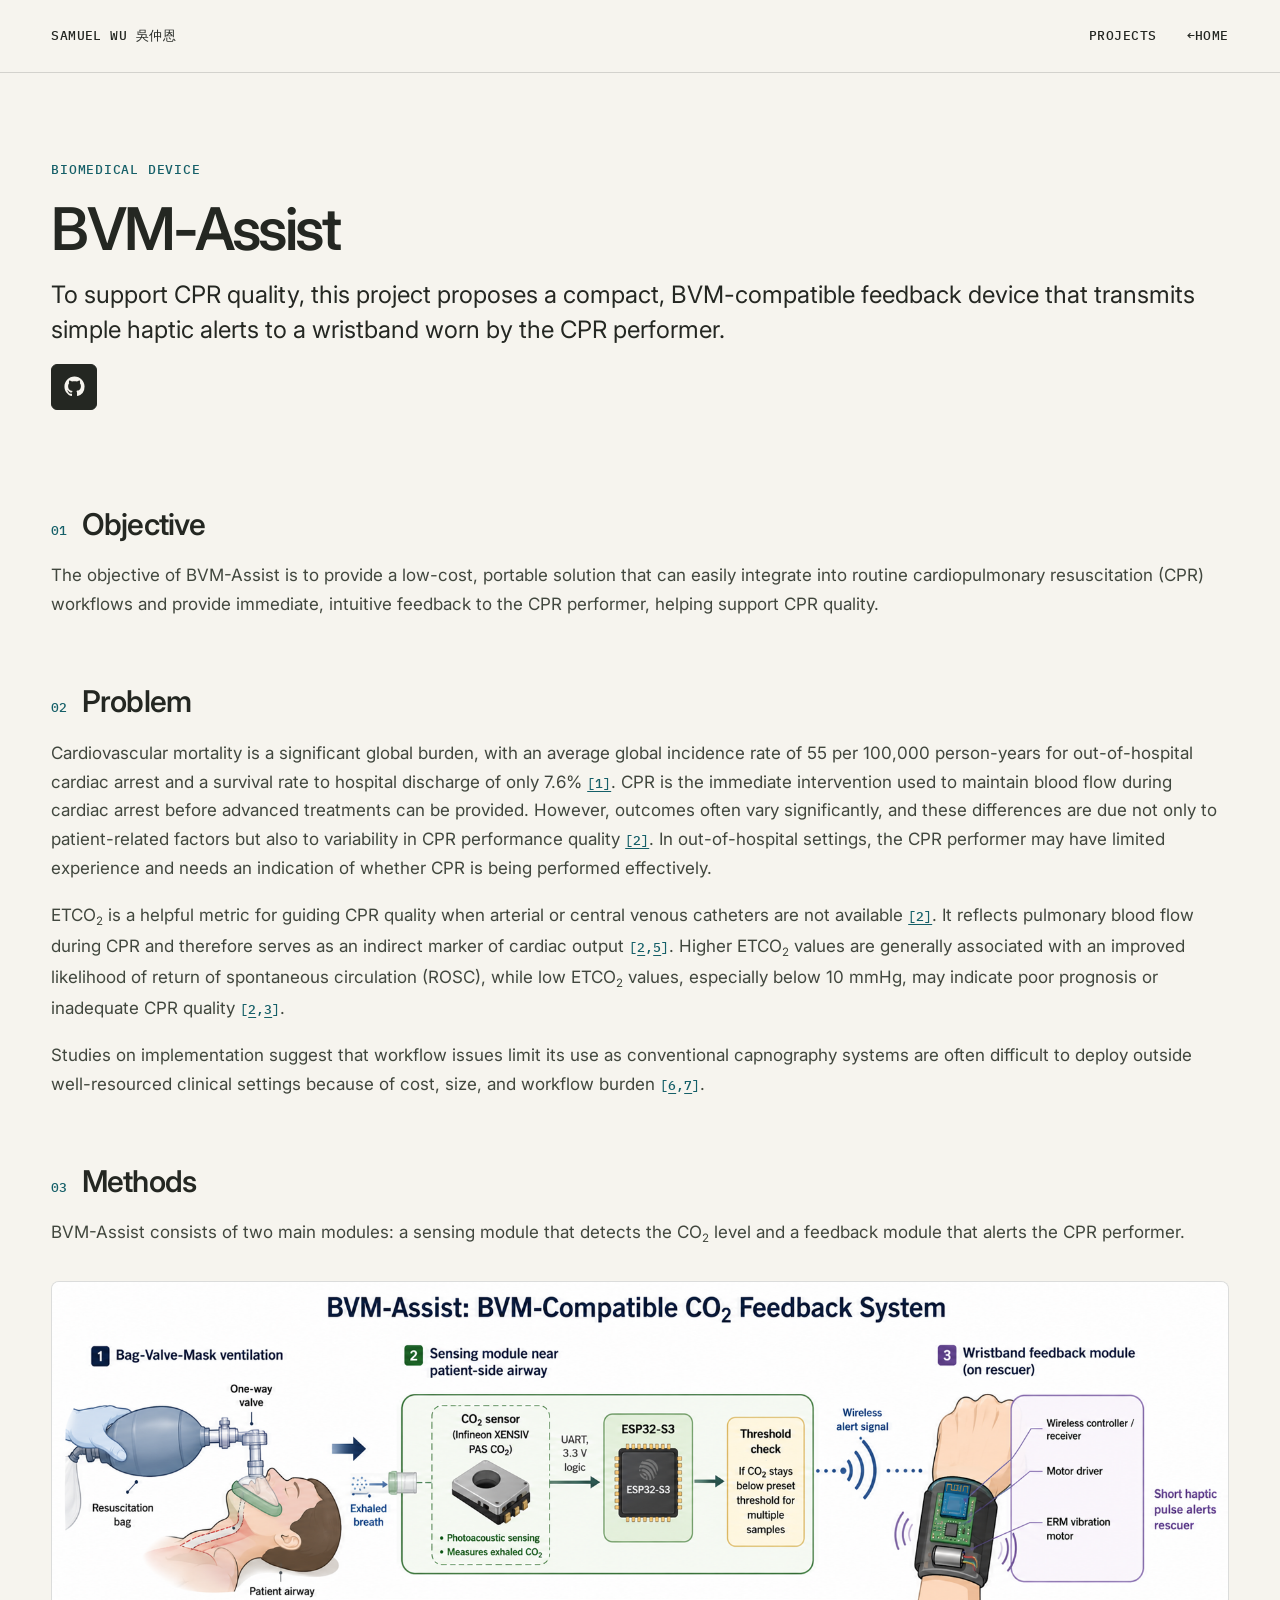
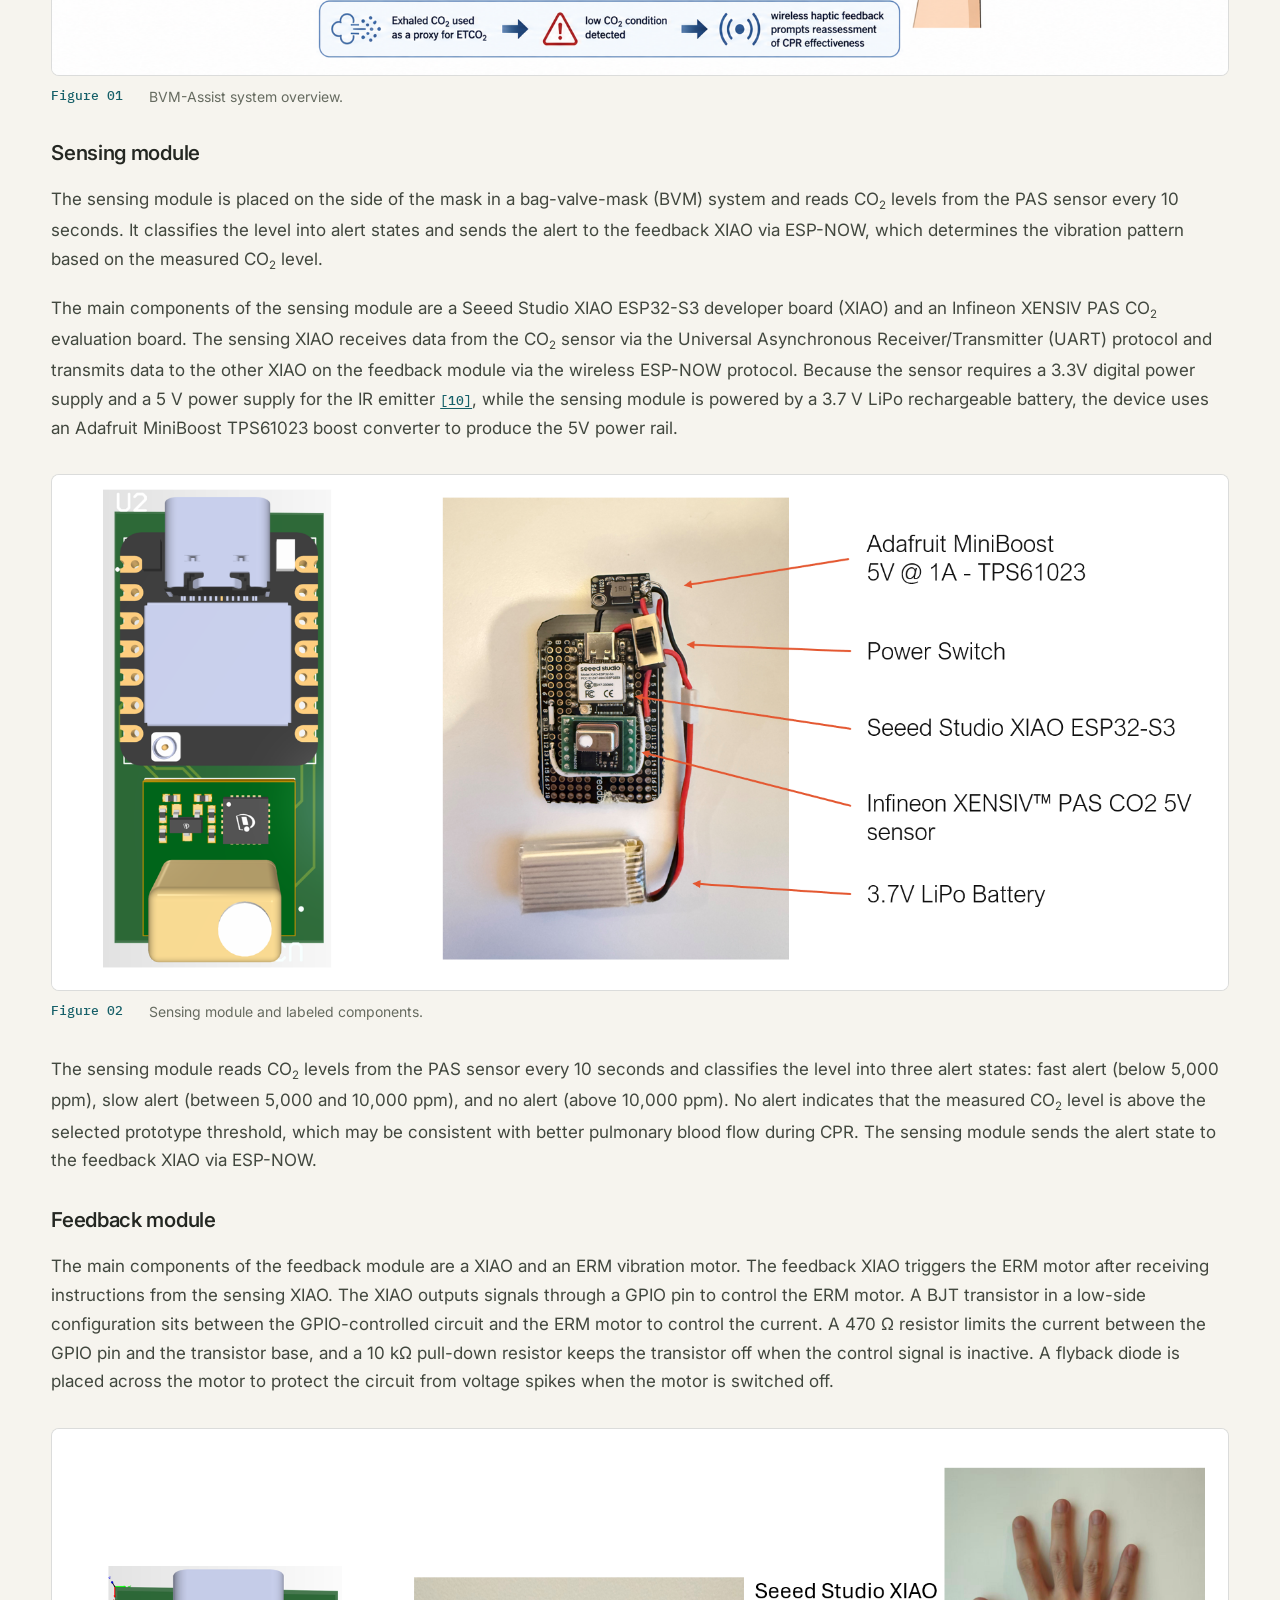
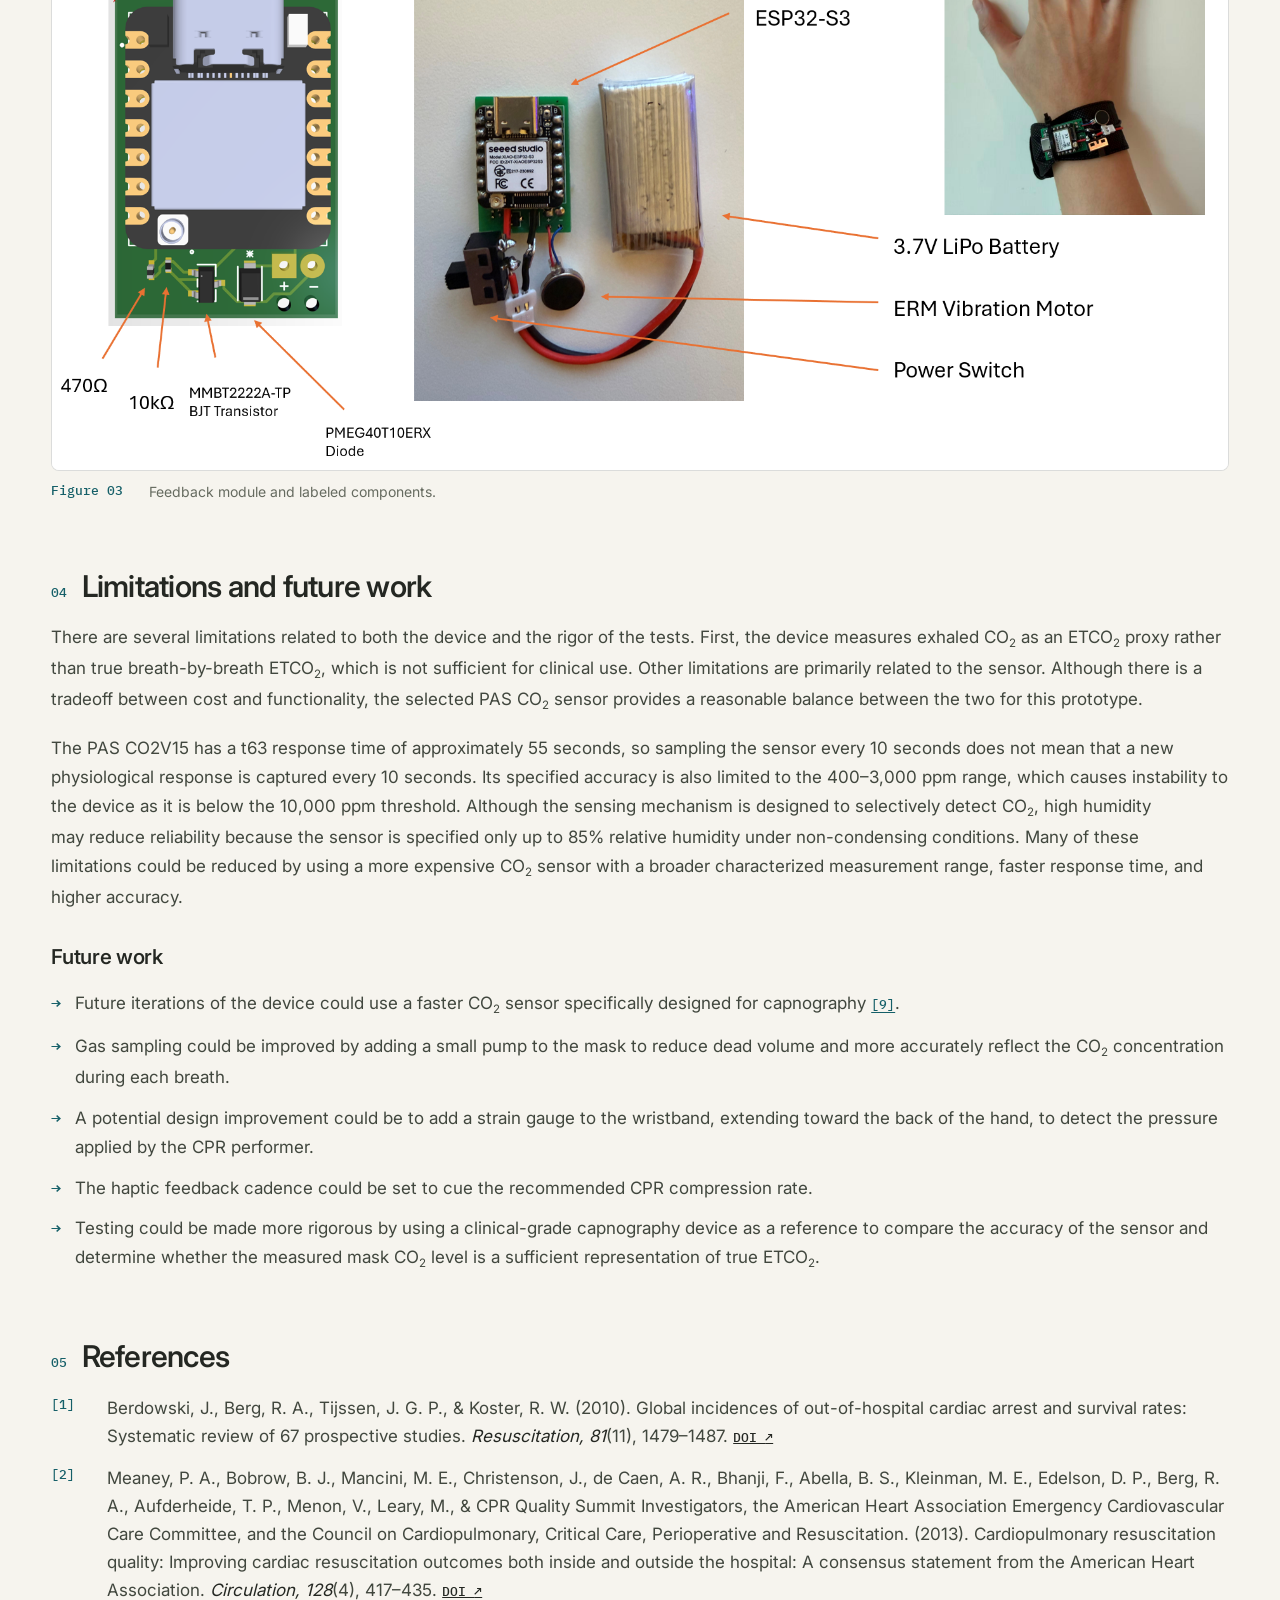
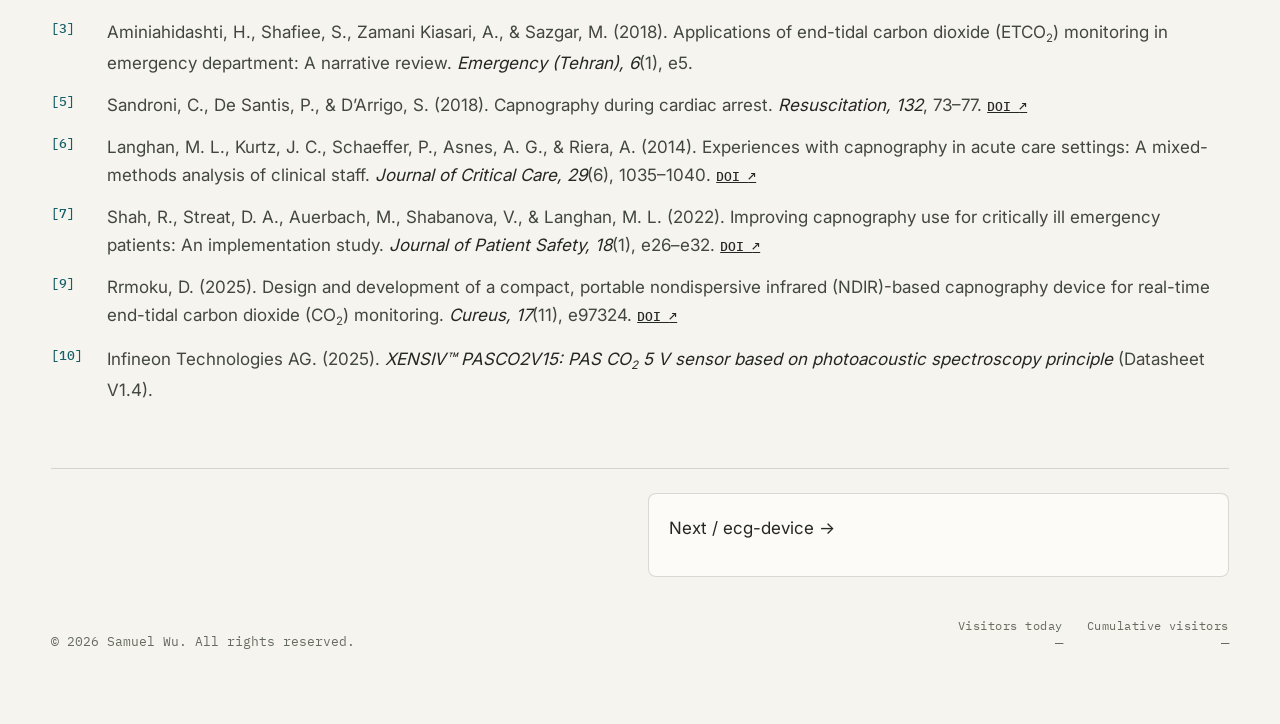
==== commit c8b07207: "updates" ====
--- a/projects/bvm-assist/index.html
+++ b/projects/bvm-assist/index.html
@@ -5,8 +5,9 @@
     <meta name="viewport" content="width=device-width, initial-scale=1.0">
     <meta name="description" content="BVM-Assist is designed to be lower-cost, more portable, and easier to integrate into routine CPR workflows.">
     <title>BVM-Assist | Samuel Wu</title>
-    <link rel="stylesheet" href="/project-detail.css?v=github-social-20260809">
+    <link rel="stylesheet" href="/project-detail.css?v=project-home-width-20261012">
     <script src="/site-header.js" defer></script>
+    <script src="/content-protection.js" defer></script>
     <script src="/visitor-counter.js" defer></script>
 </head>
 <body class="project-body bvm-project">
@@ -54,24 +55,16 @@
                         <p>The sensing module is placed on the side of the mask in a bag-valve-mask (BVM) system and reads CO<sub>2</sub> levels from the PAS sensor every 10 seconds. It classifies the level into alert states and sends the alert to the feedback XIAO via ESP-NOW, which determines the vibration pattern based on the measured CO<sub>2</sub> level.</p>
                         <p>The main components of the sensing module are a Seeed Studio XIAO ESP32-S3 developer board (XIAO) and an Infineon XENSIV PAS CO<sub>2</sub> evaluation board. The sensing XIAO receives data from the CO<sub>2</sub> sensor via the Universal Asynchronous Receiver/Transmitter (UART) protocol and transmits data to the other XIAO on the feedback module via the wireless ESP-NOW protocol. Because the sensor requires a 3.3V digital power supply and a 5 V power supply for the IR emitter <a class="citation" href="#reference-10">[10]</a>, while the sensing module is powered by a 3.7 V LiPo rechargeable battery, the device uses an Adafruit MiniBoost TPS61023 boost converter to produce the 5V power rail.</p>
                         <figure class="analysis-figure figure-wide">
-                            <img src="/projects/bvm-assist/images/sensing-schematic.png" alt="Schematic connecting the XIAO ESP32-S3 to the XENSIV PAS carbon dioxide sensor by UART, with 3.3-volt and 5-volt power rails" width="1549" height="549" loading="lazy" decoding="async">
-                            <figcaption><span>Figure 02</span> Schematic of the sensing module.</figcaption>
-                        </figure>
-                        <figure class="analysis-figure figure-wide">
                             <img src="/projects/bvm-assist/images/sensing-module.png" alt="Annotated sensing module showing the XIAO ESP32-S3, Infineon PAS carbon dioxide sensor, boost converter, power switch, and LiPo battery" width="1773" height="776" loading="lazy" decoding="async">
-                            <figcaption><span>Figure 03</span> Sensing module and labeled components.</figcaption>
+                            <figcaption><span>Figure 02</span> Sensing module and labeled components.</figcaption>
                         </figure>
                         <p>The sensing module reads CO<sub>2</sub> levels from the PAS sensor every 10 seconds and classifies the level into three alert states: fast alert (below 5,000 ppm), slow alert (between 5,000 and 10,000 ppm), and no alert (above 10,000 ppm). No alert indicates that the measured CO<sub>2</sub> level is above the selected prototype threshold, which may be consistent with better pulmonary blood flow during CPR. The sensing module sends the alert state to the feedback XIAO via ESP-NOW.</p>
 
                         <h3 id="feedback-heading">Feedback module</h3>
                         <p>The main components of the feedback module are a XIAO and an ERM vibration motor. The feedback XIAO triggers the ERM motor after receiving instructions from the sensing XIAO. The XIAO outputs signals through a GPIO pin to control the ERM motor. A BJT transistor in a low-side configuration sits between the GPIO-controlled circuit and the ERM motor to control the current. A 470 &Omega; resistor limits the current between the GPIO pin and the transistor base, and a 10 k&Omega; pull-down resistor keeps the transistor off when the control signal is inactive. A flyback diode is placed across the motor to protect the circuit from voltage spikes when the motor is switched off.</p>
                         <figure class="analysis-figure figure-wide">
-                            <img src="/projects/bvm-assist/images/feedback-schematic.png" alt="Schematic of the XIAO-controlled vibration motor circuit with a transistor, base resistor, pull-down resistor, and flyback diode" width="1073" height="819" loading="lazy" decoding="async">
-                            <figcaption><span>Figure 04</span> Schematic of the feedback module.</figcaption>
-                        </figure>
-                        <figure class="analysis-figure figure-wide">
                             <img src="/projects/bvm-assist/images/feedback-module.png" alt="Annotated feedback module showing the XIAO ESP32-S3, vibration motor, battery, switch, transistor, diode, resistors, and wrist-worn assembly" width="1854" height="1011" loading="lazy" decoding="async">
-                            <figcaption><span>Figure 05</span> Feedback module and labeled components.</figcaption>
+                            <figcaption><span>Figure 03</span> Feedback module and labeled components.</figcaption>
                         </figure>
                     </section>
 
@@ -106,7 +99,7 @@
             </div>
 
             <nav class="project-switcher project-switcher-first" aria-label="Project navigation">
-                <a href="/projects/ecg-device/">Next / ecg-device <span aria-hidden="true">&rarr;</span></a>
+                <a class="project-next" href="/projects/ecg-device/">Next / ecg-device <span aria-hidden="true">&rarr;</span></a>
             </nav>
         </article>
         <footer class="site-footer">
--- a/project-detail.css
+++ b/project-detail.css
@@ -1,7 +1,27 @@
-@import url("/project-pages.css?v=0c2f8d54");
+@import url("/project-pages.css?v=cards-compact-20261012");
 
 .project-body {
-    --text-max: 860px;
+    --content-max: var(--page-max);
+    --text-max: 100%;
+    --figure-max: 100%;
+    --technical-max: 100%;
+    --section-space: clamp(48px, 5vw, 64px);
+    --leading-body: 1.7;
+    --body-ink: #41473e;
+}
+
+.project-body .site-nav a {
+    display: inline-flex;
+    align-items: center;
+    min-height: 44px;
+}
+
+.project-body :is(h2, h3, .reference-list li) {
+    scroll-margin-top: 112px;
+}
+
+.project-body .site-footer {
+    text-transform: none;
 }
 
 .connectome-project {
@@ -31,20 +51,16 @@
 .placeholder-status {
     width: fit-content;
     margin: 4px 0 0;
-    padding: 8px 11px;
-    border: 1px solid var(--rule-strong);
-    color: var(--accent);
-    font-family: var(--font-mono);
-    font-size: 0.72rem;
-    font-weight: 700;
+    padding: 7px 11px;
+    border: 1px solid var(--rule);
+    border-radius: 6px;
+    background: var(--surface);
+    color: var(--accent);
+    font-family: var(--font-mono);
+    font-size: var(--text-small);
+    font-weight: 500;
     letter-spacing: 0.04em;
-    text-transform: uppercase;
-}
-
-.project-main {
-    width: min(100%, calc(var(--page-max) + (2 * var(--gutter))));
-    margin: 0 auto;
-    padding: 44px var(--gutter) 72px;
+    text-transform: none;
 }
 
 .case-study {
@@ -53,35 +69,46 @@
 
 .case-hero {
     display: grid;
-    gap: 22px;
-    padding: clamp(38px, 7vw, 82px) 0 clamp(44px, 7vw, 72px);
-    border-top: 8px solid var(--rule-strong);
-    border-bottom: 3px solid var(--rule-strong);
+    gap: 16px;
+    padding: clamp(28px, 4vw, 48px) 0 32px;
 }
 
 .case-hero h1 {
-    max-width: 1500px;
-    margin: 0;
-    font-size: clamp(3.25rem, 9vw, 7.7rem);
-    font-weight: 900;
-    letter-spacing: -0.065em;
-    line-height: 0.84;
-    overflow-wrap: anywhere;
+    max-width: 24ch;
+    font-size: clamp(2.25rem, 4.6vw, 3.75rem);
+    font-weight: 560;
+    letter-spacing: -0.045em;
+    line-height: 1.1;
+    overflow-wrap: break-word;
 }
 
 .project-lead {
-    max-width: 960px;
-    margin: 0;
-    color: var(--ink);
-    font-size: clamp(1.18rem, 2vw, 1.45rem);
+    max-width: min(100%, var(--content-max));
+    margin: 0;
+    color: var(--ink);
+    font-size: var(--text-lead);
     line-height: 1.45;
 }
 
 .actions {
     display: flex;
     flex-wrap: wrap;
-    gap: 12px;
-    margin-top: 12px;
+    gap: var(--space-3);
+    margin-top: 0;
+}
+
+.project-body .actions .social-link {
+    border-color: var(--ink);
+    border-radius: 6px;
+    background: var(--ink);
+    color: var(--paper);
+}
+
+.project-body .actions .social-link:hover {
+    border-color: var(--accent);
+    background: var(--accent);
+    color: #fff;
+    transform: none;
 }
 
 .button {
@@ -90,100 +117,112 @@
     min-height: 44px;
     gap: 8px;
     padding: 10px 15px;
-    border: 2px solid var(--rule-strong);
+    border: 1px solid var(--ink);
+    border-radius: 6px;
     background: var(--ink);
     color: var(--paper);
-    font-family: var(--font-mono);
-    font-size: 0.76rem;
-    font-weight: 700;
+    font-family: var(--font-sans);
+    font-size: 0.9375rem;
+    font-weight: 500;
     letter-spacing: 0.02em;
     text-decoration: none;
-    text-transform: uppercase;
-    transition: background 160ms ease, box-shadow 160ms ease, transform 160ms ease;
+    text-transform: none;
+    transition: background 160ms ease, border-color 160ms ease;
 }
 
 .button:hover {
     background: var(--accent);
+    border-color: var(--accent);
     color: #fff;
-    transform: translate(-2px, -2px);
-    box-shadow: 4px 4px 0 var(--rule-strong);
+}
+
+.button svg {
+    width: 20px;
+    height: 20px;
+    fill: currentColor;
 }
 
 .case-content {
-    padding: clamp(56px, 8vw, 96px) 0;
+    padding: var(--section-space) 0;
 }
 
 .content-main {
+    width: min(100%, var(--content-max));
     counter-reset: research-section;
     display: grid;
-    gap: clamp(56px, 8vw, 96px);
-}
-
-.content-main section {
+    gap: 0;
+}
+
+.content-main > section {
     counter-increment: research-section;
-    display: grid;
-    grid-template-columns: clamp(150px, 14vw, 240px) minmax(0, 1fr);
-    gap: 18px clamp(28px, 6vw, 76px);
-    padding-top: 24px;
-    border-top: 2px solid var(--rule-strong);
-}
-
-.content-main section > h2 {
-    grid-column: 1;
-    grid-row: 1 / span 40;
-    margin: 0;
-    font-family: var(--font-mono);
-    font-size: 0.78rem;
-    letter-spacing: 0.04em;
-    line-height: 1.35;
-    text-transform: uppercase;
-}
-
-@media (min-width: 761px) {
-    .connectome-project .content-main section > h2,
-    .hermes-project .content-main section > h2,
-    .cb-project .content-main section > h2,
-    .ecg-project .content-main section > h2,
-    .bvm-project .content-main section > h2 {
-        grid-row: 1;
-    }
-}
-
-.content-main section > h2::before {
-    display: block;
-    margin-bottom: 8px;
-    color: var(--accent);
-    content: "0" counter(research-section) " /";
-}
-
-.content-main section > :not(h2) {
-    grid-column: 2;
-}
-
-.content-main p {
+    min-width: 0;
+    scroll-margin-top: 112px;
+}
+
+.content-main > section + section {
+    margin-top: var(--section-space);
+}
+
+.content-main > section > h2 {
+    display: flex;
+    align-items: baseline;
+    gap: 14px;
+    margin: 0;
+    font-family: var(--font-sans);
+    font-size: clamp(1.5625rem, 2.4vw, 1.875rem);
+    font-weight: 570;
+    letter-spacing: -0.025em;
+    line-height: 1.25;
+    scroll-margin-top: 112px;
+}
+
+.content-main > section > h2::before {
+    flex-shrink: 0;
+    color: var(--accent);
+    content: counter(research-section, decimal-leading-zero);
+    font-family: var(--font-mono);
+    font-size: var(--text-small);
+    font-weight: 500;
+    letter-spacing: 0.02em;
+    line-height: 1.5;
+}
+
+.content-main > section > :not(:first-child) {
+    margin-top: 18px;
+}
+
+.content-main > section > :is(h3, figure, .prototype-photo-grid):not(:first-child),
+.content-main > section > :is(figure, .prototype-photo-grid) + * {
+    margin-top: 32px;
+}
+
+.content-main > section > p:where(:not(.equation-note):not(.scope-note)) {
     max-width: var(--text-max);
-    margin: 0;
-    color: var(--muted);
-    font-size: 1.06rem;
-    line-height: 1.7;
-}
-
-.content-main h3 {
-    margin: 16px 0 0;
-    padding-bottom: 8px;
-    border-bottom: 1px solid var(--rule);
-    font-family: var(--font-mono);
-    font-size: 0.86rem;
-    letter-spacing: 0.03em;
-    text-transform: uppercase;
+    margin-bottom: 0;
+    color: var(--body-ink);
+    font-size: var(--text-body);
+    line-height: var(--leading-body);
+    text-wrap: pretty;
+    overflow-wrap: break-word;
+}
+
+.content-main > section > h3 {
+    margin-bottom: 0;
+    font-family: var(--font-sans);
+    font-size: clamp(1.1875rem, 1.6vw, 1.3125rem);
+    font-weight: 560;
+    letter-spacing: -0.015em;
+    line-height: 1.3;
 }
 
 code {
     padding: 0.08em 0.3em;
-    background: #ded9ce;
+    border-radius: 3px;
+    background: #eae9e1;
     color: var(--ink);
     font-family: var(--font-mono);
     font-size: 0.88em;
+    font-weight: 400;
 }
 
 .feature-list,
@@ -197,25 +236,26 @@
 
 .feature-list {
     display: grid;
-    gap: 0;
+    gap: 12px;
+    max-width: var(--text-max);
 }
 
 .feature-list li {
     position: relative;
-    padding: 12px 0 12px 28px;
-    border-bottom: 1px solid var(--rule);
-    color: var(--muted);
-    font-size: 1rem;
+    padding: 0 0 0 24px;
+    color: var(--body-ink);
+    font-size: var(--text-body);
+    line-height: var(--leading-body);
 }
 
 .feature-list li::before {
     position: absolute;
-    top: 12px;
+    top: 0;
     left: 0;
     color: var(--accent);
     content: "\2192";
     font-family: var(--font-mono);
-    font-weight: 700;
+    font-weight: 500;
 }
 
 .hermes-project .feature-list li::before {
@@ -227,24 +267,25 @@
 }
 
 .result-lead {
-    max-width: 960px !important;
-    padding-left: 20px;
-    border-left: 7px solid var(--accent);
+    max-width: var(--text-max) !important;
     color: var(--ink) !important;
     font-size: clamp(1.25rem, 2.4vw, 1.75rem) !important;
-    font-weight: 700;
+    font-weight: 550;
     line-height: 1.35 !important;
 }
 
 .analysis-figure {
-    margin: 26px 0 4px;
+    width: 100%;
+    max-width: min(100%, var(--figure-max));
+    margin: 0;
 }
 
 .analysis-figure img {
     display: block;
     width: 100%;
     height: auto;
-    border: 2px solid var(--rule-strong);
+    border: 1px solid var(--rule);
+    border-radius: 8px;
     background: #fff;
 }
 
@@ -252,12 +293,9 @@
     display: block;
     width: 100%;
     height: auto;
-    border: 2px solid var(--rule-strong);
+    border: 1px solid var(--rule);
+    border-radius: 8px;
     background: #050505;
-}
-
-.ecg-project .video-figure {
-    width: min(100%, 640px);
 }
 
 .prototype-photo-grid {
@@ -265,55 +303,109 @@
     grid-template-columns: repeat(2, minmax(0, 1fr));
     gap: clamp(14px, 2.5vw, 28px);
     align-items: start;
+    max-width: 100%;
 }
 
 .prototype-photo-grid .analysis-figure {
     width: 100%;
 }
 
-.system-map-figure {
+.analysis-figure figcaption {
+    display: grid;
+    grid-template-columns: 84px minmax(0, 1fr);
+    gap: 14px;
+    padding-top: 10px;
+    color: var(--muted);
+    font-family: var(--font-sans);
+    font-size: 0.875rem;
+    line-height: 1.6;
+}
+
+.analysis-figure figcaption span {
+    color: var(--accent);
+    font-weight: 500;
+    font-family: var(--font-mono);
+    font-size: var(--text-small);
+    text-transform: none;
+}
+
+.figure-small {
+    max-width: min(100%, 480px);
+}
+
+.connectome-project .connectome-figure {
+    width: 100%;
+    max-width: 480px;
+}
+
+.connectome-project .connectome-frame {
+    width: 100%;
+    aspect-ratio: 1;
+    overflow: hidden;
+    border: 1px solid var(--rule);
+    border-radius: 8px;
+    background: #fff;
+}
+
+.connectome-project .connectome-frame img {
+    width: 100%;
+    height: 100%;
+    border: 0;
+    border-radius: 0;
+    object-fit: contain;
+    object-position: center;
+}
+
+.connectome-project :is(.connectome-gallery, .connectome-row) {
+    display: grid;
+    align-items: start;
+    gap: clamp(24px, 3vw, 48px);
     min-width: 0;
 }
 
-.system-map {
-    width: max-content;
-    max-width: 100%;
-    margin: 0 auto;
-    padding: 12px 0;
-    overflow-x: auto;
-    border: 0;
-    background: transparent;
-    color: var(--ink);
-    font-family: var(--font-mono);
-    font-size: clamp(0.58rem, 0.92vw, 0.76rem);
-    line-height: 1.4;
-    scrollbar-color: var(--accent) transparent;
-}
-
-.analysis-figure figcaption {
-    display: grid;
-    grid-template-columns: 90px minmax(0, 1fr);
-    gap: 16px;
-    padding-top: 12px;
-    color: var(--muted);
-    font-family: var(--font-mono);
-    font-size: 0.76rem;
-    line-height: 1.45;
-}
-
-.analysis-figure figcaption span {
-    color: var(--accent);
-    font-weight: 700;
-    text-transform: uppercase;
-}
-
-.figure-compact {
-    width: min(100%, 640px);
+.connectome-project .content-main > section > :is(.connectome-gallery, .connectome-row) {
+    margin-top: 32px;
+}
+
+.connectome-project .connectome-copy {
+    display: grid;
+    align-content: start;
+    gap: 18px;
+    min-width: 0;
+}
+
+.connectome-project .connectome-copy > p {
+    margin: 0;
+    color: var(--body-ink);
+    font-size: var(--text-body);
+    line-height: var(--leading-body);
+    text-wrap: pretty;
+    overflow-wrap: break-word;
+}
+
+.connectome-project .connectome-copy > h3 {
+    margin: 0;
+    font-family: var(--font-sans);
+    font-size: clamp(1.1875rem, 1.6vw, 1.3125rem);
+    font-weight: 560;
+    letter-spacing: -0.015em;
+    line-height: 1.3;
+}
+
+@media (min-width: 1100px) {
+    .connectome-project .connectome-gallery {
+        grid-template-columns: repeat(2, 480px);
+    }
+
+    .connectome-project .connectome-row {
+        grid-template-columns: minmax(0, 1fr) 480px;
+    }
 }
 
 .matrix-frame {
     padding: clamp(14px, 3vw, 28px);
-    border: 2px solid var(--rule-strong);
+    border: 1px solid var(--rule);
+    border-radius: 8px;
     background: var(--surface);
 }
 
@@ -327,32 +419,33 @@
 
 .confusion-table th,
 .confusion-table td {
-    border: 1px solid var(--rule-strong);
+    border: 1px solid var(--rule);
     text-align: center;
 }
 
 .confusion-table thead th {
     padding: 10px 6px;
-    background: var(--ink);
-    color: var(--paper);
-    font-size: 0.68rem;
-    font-weight: 700;
-    text-transform: uppercase;
+    background: #e9eae3;
+    color: var(--ink);
+    font-size: var(--text-small);
+    font-weight: 500;
+    text-transform: none;
 }
 
 .confusion-table tbody th {
     width: 34%;
     padding: 12px 8px;
-    font-size: 0.72rem;
+    font-size: var(--text-small);
+    font-weight: 500;
     text-transform: uppercase;
 }
 
 .confusion-table td {
     height: clamp(120px, 18vw, 190px);
-    background: #e6e1d6;
+    background: #f0eee7;
     font-family: var(--font-sans);
     font-size: clamp(2.6rem, 7vw, 5.2rem);
-    font-weight: 800;
+    font-weight: 550;
 }
 
 .confusion-table .matrix-correct {
@@ -366,33 +459,42 @@
 
 .scope-note {
     width: fit-content;
-    margin-top: 8px !important;
+    margin: 0;
     padding: 8px 10px;
-    border: 1px solid var(--rule-strong);
+    border: 1px solid var(--rule);
+    border-radius: 6px;
+    background: var(--surface);
     color: var(--ink) !important;
     font-family: var(--font-mono);
-    font-size: 0.76rem !important;
-    text-transform: uppercase;
+    font-size: var(--text-small) !important;
+    text-transform: none;
 }
 
 .module-grid {
     counter-reset: module;
     display: grid;
     grid-template-columns: repeat(2, minmax(0, 1fr));
-    border-bottom: 1px solid var(--rule-strong);
+    overflow: hidden;
+    border: 1px solid var(--rule);
+    border-radius: 8px;
+    background: var(--surface);
 }
 
 .module-grid li {
     counter-increment: module;
     min-height: 88px;
-    padding: 16px 18px;
-    border-top: 1px solid var(--rule-strong);
-    color: var(--ink);
-    font-weight: 700;
+    padding: 20px 22px;
+    border-top: 1px solid var(--rule);
+    color: var(--ink);
+    font-weight: 550;
 }
 
 .module-grid li:nth-child(odd) {
-    border-right: 1px solid var(--rule-strong);
+    border-right: 1px solid var(--rule);
+}
+
+.module-grid li:nth-child(-n + 2) {
+    border-top: 0;
 }
 
 .module-grid li::before {
@@ -401,15 +503,17 @@
     color: var(--accent);
     content: "0" counter(module);
     font-family: var(--font-mono);
-    font-size: 0.7rem;
+    font-size: var(--text-small);
+    font-weight: 500;
 }
 
 .process-strip {
     counter-reset: process;
     display: grid;
     grid-template-columns: repeat(4, minmax(0, 1fr));
-    border-top: 2px solid var(--rule-strong);
-    border-bottom: 2px solid var(--rule-strong);
+    border: 1px solid var(--rule);
+    border-radius: 8px;
+    background: var(--surface);
 }
 
 .process-strip li {
@@ -417,12 +521,12 @@
     position: relative;
     min-height: 116px;
     padding: 42px 18px 16px;
-    border-right: 1px solid var(--rule-strong);
-    color: var(--ink);
-    font-family: var(--font-mono);
-    font-size: 0.82rem;
-    font-weight: 700;
-    text-transform: uppercase;
+    border-right: 1px solid var(--rule);
+    color: var(--ink);
+    font-family: var(--font-sans);
+    font-size: 0.9375rem;
+    font-weight: 500;
+    text-transform: none;
 }
 
 .process-strip li:last-child {
@@ -435,7 +539,7 @@
     left: 18px;
     color: var(--accent);
     content: "0" counter(process);
-    font-size: 0.7rem;
+    font-size: var(--text-small);
 }
 
 .process-strip li:not(:last-child)::after {
@@ -444,7 +548,7 @@
     right: -9px;
     z-index: 1;
     width: 16px;
-    background: var(--paper);
+    background: var(--surface);
     color: var(--accent);
     content: "\2192";
     text-align: center;
@@ -453,8 +557,10 @@
 
 .ledger-list {
     padding: 10px 22px;
-    background: var(--ink);
-    color: var(--paper);
+    border: 1px solid var(--rule);
+    border-radius: 8px;
+    background: var(--surface);
+    color: var(--ink);
 }
 
 .ledger-list li {
@@ -462,9 +568,9 @@
     grid-template-columns: 50px minmax(0, 1fr);
     gap: 12px;
     padding: 15px 0;
-    border-bottom: 1px solid rgba(241, 238, 230, 0.24);
-    font-family: var(--font-mono);
-    font-size: 0.86rem;
+    border-bottom: 1px solid var(--rule);
+    font-family: var(--font-mono);
+    font-size: var(--text-small);
 }
 
 .ledger-list li:last-child {
@@ -472,8 +578,8 @@
 }
 
 .ledger-list li span {
-    color: #d3a84f;
-    font-weight: 700;
+    color: var(--accent);
+    font-weight: 500;
 }
 
 .workflow-figure {
@@ -481,33 +587,31 @@
 }
 
 .workflow-graph {
-    padding: clamp(18px, 4vw, 38px);
-    border: 2px solid var(--rule-strong);
-    background:
-        linear-gradient(rgba(34, 33, 29, 0.035) 1px, transparent 1px),
-        linear-gradient(90deg, rgba(34, 33, 29, 0.035) 1px, transparent 1px),
-        var(--surface);
-    background-size: 28px 28px;
+    padding: clamp(18px, 3vw, 28px);
+    border: 1px solid var(--rule);
+    border-radius: 8px;
+    background: var(--surface);
 }
 
 .workflow-stage {
     display: grid;
-    gap: 10px;
+    gap: 12px;
 }
 
 .workflow-label {
+    margin: 0;
     color: var(--accent) !important;
     font-family: var(--font-mono);
-    font-size: 0.68rem !important;
-    font-weight: 700;
+    font-size: var(--text-small) !important;
+    font-weight: 500;
     letter-spacing: 0.05em;
-    text-transform: uppercase;
+    text-transform: none;
 }
 
 .workflow-branches {
     display: grid;
     grid-template-columns: repeat(2, minmax(0, 1fr));
-    gap: 10px;
+    gap: 12px;
 }
 
 .workflow-branches-three {
@@ -517,32 +621,33 @@
 .workflow-node {
     display: grid;
     align-content: start;
-    gap: 7px;
-    min-height: 116px;
-    padding: 15px;
-    border: 1px solid var(--rule-strong);
+    gap: 8px;
+    min-height: 112px;
+    padding: 16px;
+    border: 1px solid var(--rule);
+    border-radius: 6px;
     background: var(--paper);
-    box-shadow: 3px 3px 0 rgba(34, 33, 29, 0.12);
 }
 
 .workflow-node > span {
     color: var(--accent);
     font-family: var(--font-mono);
-    font-size: 0.65rem;
-    font-weight: 700;
+    font-size: var(--text-small);
+    font-weight: 500;
 }
 
 .workflow-node strong {
     color: var(--ink);
-    font-size: 0.92rem;
-    line-height: 1.25;
+    font-size: 0.9375rem;
+    font-weight: 550;
+    line-height: 1.4;
 }
 
 .workflow-node small {
     color: var(--muted);
-    font-family: var(--font-mono);
-    font-size: 0.68rem;
-    line-height: 1.45;
+    font-family: var(--font-sans);
+    font-size: 0.875rem;
+    line-height: 1.55;
 }
 
 .workflow-node-wide {
@@ -553,8 +658,8 @@
 
 .workflow-connector {
     position: relative;
-    width: 2px;
-    height: 42px;
+    width: 1px;
+    height: 28px;
     margin: 0 auto;
     background: var(--rule-strong);
 }
@@ -565,13 +670,49 @@
     left: 50%;
     color: var(--accent);
     content: "\25BC";
-    font-size: 0.72rem;
+    font-size: var(--text-small);
     line-height: 1;
     transform: translateX(-50%);
 }
 
+.architecture-systems {
+    display: grid;
+    grid-template-columns: minmax(0, 1fr) minmax(0, 3fr);
+    gap: 10px 18px;
+    margin: 10px 0 0;
+    padding-top: 14px;
+    border-top: 1px solid var(--rule);
+    font-family: var(--font-mono);
+    font-size: var(--text-small);
+    line-height: 1.5;
+}
+
+.architecture-systems dt {
+    color: var(--accent);
+    font-weight: 500;
+}
+
+.architecture-systems dd {
+    margin: 0;
+    color: var(--muted);
+}
+
+.content-main .architecture-safety {
+    margin: 18px 0 0;
+    padding-top: 14px;
+    border-top: 1px solid var(--rule);
+    font-family: var(--font-mono);
+    font-size: var(--text-small);
+    line-height: 1.6;
+}
+
+.architecture-safety strong {
+    color: var(--accent);
+    font-weight: 500;
+}
+
 .cb-feature-grid {
-    margin-top: 26px;
+    margin: 0;
 }
 
 .cb-feature-grid li {
@@ -592,29 +733,33 @@
 }
 
 .equation-note {
-    width: min(100%, 760px);
-    margin-top: 8px !important;
-    color: var(--muted) !important;
-    font-family: var(--font-mono);
-    font-size: 0.76rem !important;
-    line-height: 1.55 !important;
+    width: min(100%, var(--technical-max));
+    margin: 0;
+    color: var(--muted);
+    font-family: var(--font-sans);
+    font-size: 0.875rem;
+    line-height: 1.6;
+    overflow-wrap: break-word;
 }
 
 .model-equation {
     display: grid;
-    justify-items: center;
+    justify-items: start;
     gap: 10px;
-    width: min(100%, 760px);
-    padding: clamp(18px, 3vw, 28px);
+    width: min(100%, var(--technical-max));
+    min-width: 0;
+    padding: clamp(18px, 2.5vw, 24px);
     overflow-x: auto;
-    border-left: 6px solid var(--accent);
-    background: var(--ink);
-    color: var(--paper);
-    font-family: var(--font-mono);
-    font-size: clamp(0.92rem, 2vw, 1.18rem);
-    line-height: 1.7;
-    text-align: center;
-    scrollbar-color: var(--accent) var(--ink);
+    border: 1px solid var(--rule);
+    border-left: 2px solid var(--accent);
+    border-radius: 8px;
+    background: var(--surface);
+    color: var(--ink);
+    font-family: var(--font-mono);
+    font-size: clamp(0.9375rem, 1.4vw, 1.0625rem);
+    line-height: 1.65;
+    text-align: left;
+    scrollbar-color: var(--accent) var(--surface);
 }
 
 .model-equation span {
@@ -622,7 +767,7 @@
 }
 
 .model-equation var {
-    color: #f0c45b;
+    color: var(--accent);
     font-family: inherit;
 }
 
@@ -640,7 +785,7 @@
     color: var(--accent);
     font-family: var(--font-mono);
     font-size: 0.76em;
-    font-weight: 700;
+    font-weight: 500;
     text-decoration-thickness: 1px;
     text-underline-offset: 3px;
 }
@@ -655,7 +800,7 @@
 
 .reference-list {
     display: grid;
-    gap: 0;
+    gap: 14px;
     max-width: var(--text-max);
     margin: 0;
     padding: 0;
@@ -667,17 +812,19 @@
     display: grid;
     grid-template-columns: 44px minmax(0, 1fr);
     gap: 12px;
-    padding: 15px 0;
-    border-bottom: 1px solid var(--rule);
-    color: var(--muted);
-    font-size: 0.92rem;
-    line-height: 1.55;
+    padding: 0;
+    color: var(--body-ink);
+    font-family: var(--font-sans);
+    font-size: var(--text-body);
+    line-height: 1.65;
+    overflow-wrap: anywhere;
 }
 
 .reference-list li > span {
     color: var(--accent);
     font-family: var(--font-mono);
-    font-weight: 700;
+    font-size: var(--text-small);
+    font-weight: 500;
 }
 
 .reference-list li > p {
@@ -690,8 +837,8 @@
 .reference-list a {
     color: var(--ink);
     font-family: var(--font-mono);
-    font-size: 0.74rem;
-    font-weight: 700;
+    font-size: var(--text-small);
+    font-weight: 500;
     text-transform: uppercase;
 }
 
@@ -700,68 +847,42 @@
 }
 
 .project-switcher {
-    display: flex;
-    justify-content: space-between;
-    gap: 24px;
-    padding: 26px 0;
-    border-top: 3px solid var(--rule-strong);
-    border-bottom: 2px solid var(--rule-strong);
-    font-family: var(--font-mono);
-    font-size: 0.74rem;
-    font-weight: 700;
-    text-transform: uppercase;
+    display: grid;
+    grid-template-columns: repeat(2, minmax(0, 1fr));
+    gap: 16px;
+    padding: 24px 0;
+    border-top: 1px solid var(--rule);
+    font-family: var(--font-sans);
 }
 
 .project-switcher a {
+    display: block;
+    min-width: 0;
+    min-height: 84px;
+    padding: 20px;
+    border: 1px solid var(--rule);
+    border-radius: 8px;
+    background: var(--surface);
     color: var(--ink);
     text-decoration: none;
+    overflow-wrap: break-word;
+}
+
+.project-switcher .project-next {
+    grid-column: 2;
 }
 
 .project-switcher a:hover {
     color: var(--accent);
 }
 
-.project-switcher-first {
-    justify-content: flex-end;
-}
-
-.project-switcher-last {
-    justify-content: flex-start;
-}
-
-.project-main > .site-footer {
-    margin-top: 28px;
+.project-body .project-main > .site-footer {
+    margin-top: 0;
+    padding-top: 18px;
+    border-top: 0;
 }
 
 @media (max-width: 760px) {
-    .project-main {
-        padding-top: 24px;
-        padding-bottom: 48px;
-    }
-
-    .case-hero {
-        border-top-width: 6px;
-    }
-
-    .case-hero h1 {
-        font-size: clamp(2.65rem, 15vw, 4.5rem);
-        letter-spacing: -0.06em;
-        line-height: 0.9;
-    }
-
-    .content-main section {
-        grid-template-columns: 1fr;
-    }
-
-    .content-main section > h2 {
-        grid-column: 1;
-        grid-row: auto;
-    }
-
-    .content-main section > :not(h2) {
-        grid-column: 1;
-    }
-
     .analysis-figure figcaption {
         grid-template-columns: 1fr;
         gap: 4px;
@@ -776,7 +897,7 @@
     }
 
     .process-strip li:nth-child(-n + 2) {
-        border-bottom: 1px solid var(--rule-strong);
+        border-bottom: 1px solid var(--rule);
     }
 
     .process-strip li:nth-child(2)::after {
@@ -796,14 +917,6 @@
         min-height: 0;
     }
 
-    .project-switcher {
-        align-items: flex-start;
-        flex-direction: column;
-    }
-
-    .project-switcher-first {
-        align-items: flex-end;
-    }
 }
 
 @media (max-width: 480px) {
@@ -811,6 +924,23 @@
         grid-template-columns: 1fr;
     }
 
+    .project-switcher {
+        grid-template-columns: 1fr;
+    }
+
+    .project-switcher .project-next {
+        grid-column: auto;
+    }
+
+    .architecture-systems {
+        grid-template-columns: 1fr;
+        gap: 4px;
+    }
+
+    .architecture-systems dd + dt {
+        margin-top: 10px;
+    }
+
     .actions,
     .button {
         width: 100%;
@@ -830,8 +960,12 @@
         border-right: 0;
     }
 
+    .module-grid li:nth-child(2) {
+        border-top: 1px solid var(--rule);
+    }
+
     .process-strip li:nth-child(-n + 3) {
-        border-bottom: 1px solid var(--rule-strong);
+        border-bottom: 1px solid var(--rule);
     }
 
     .process-strip li::after {
@@ -850,8 +984,4 @@
     .button {
         transition: none;
     }
-
-    .button:hover {
-        transform: none;
-    }
-}
+}
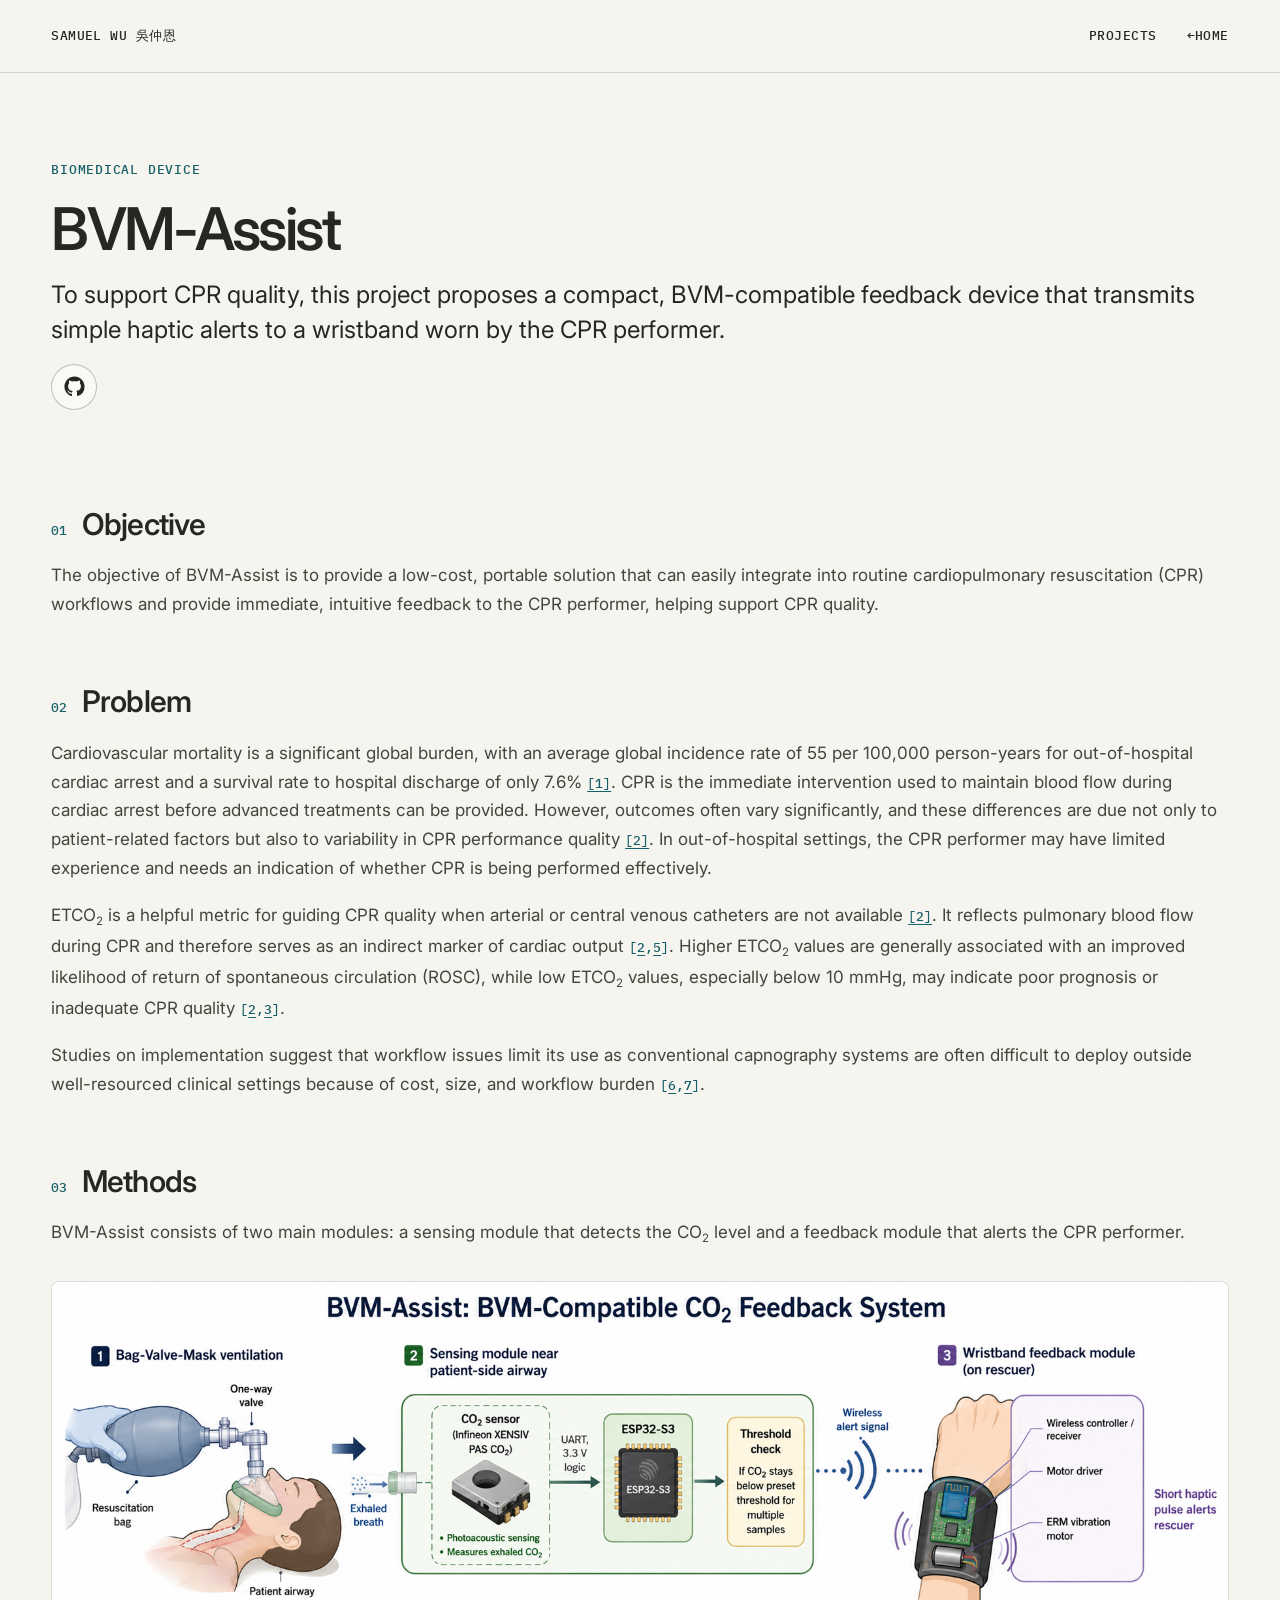
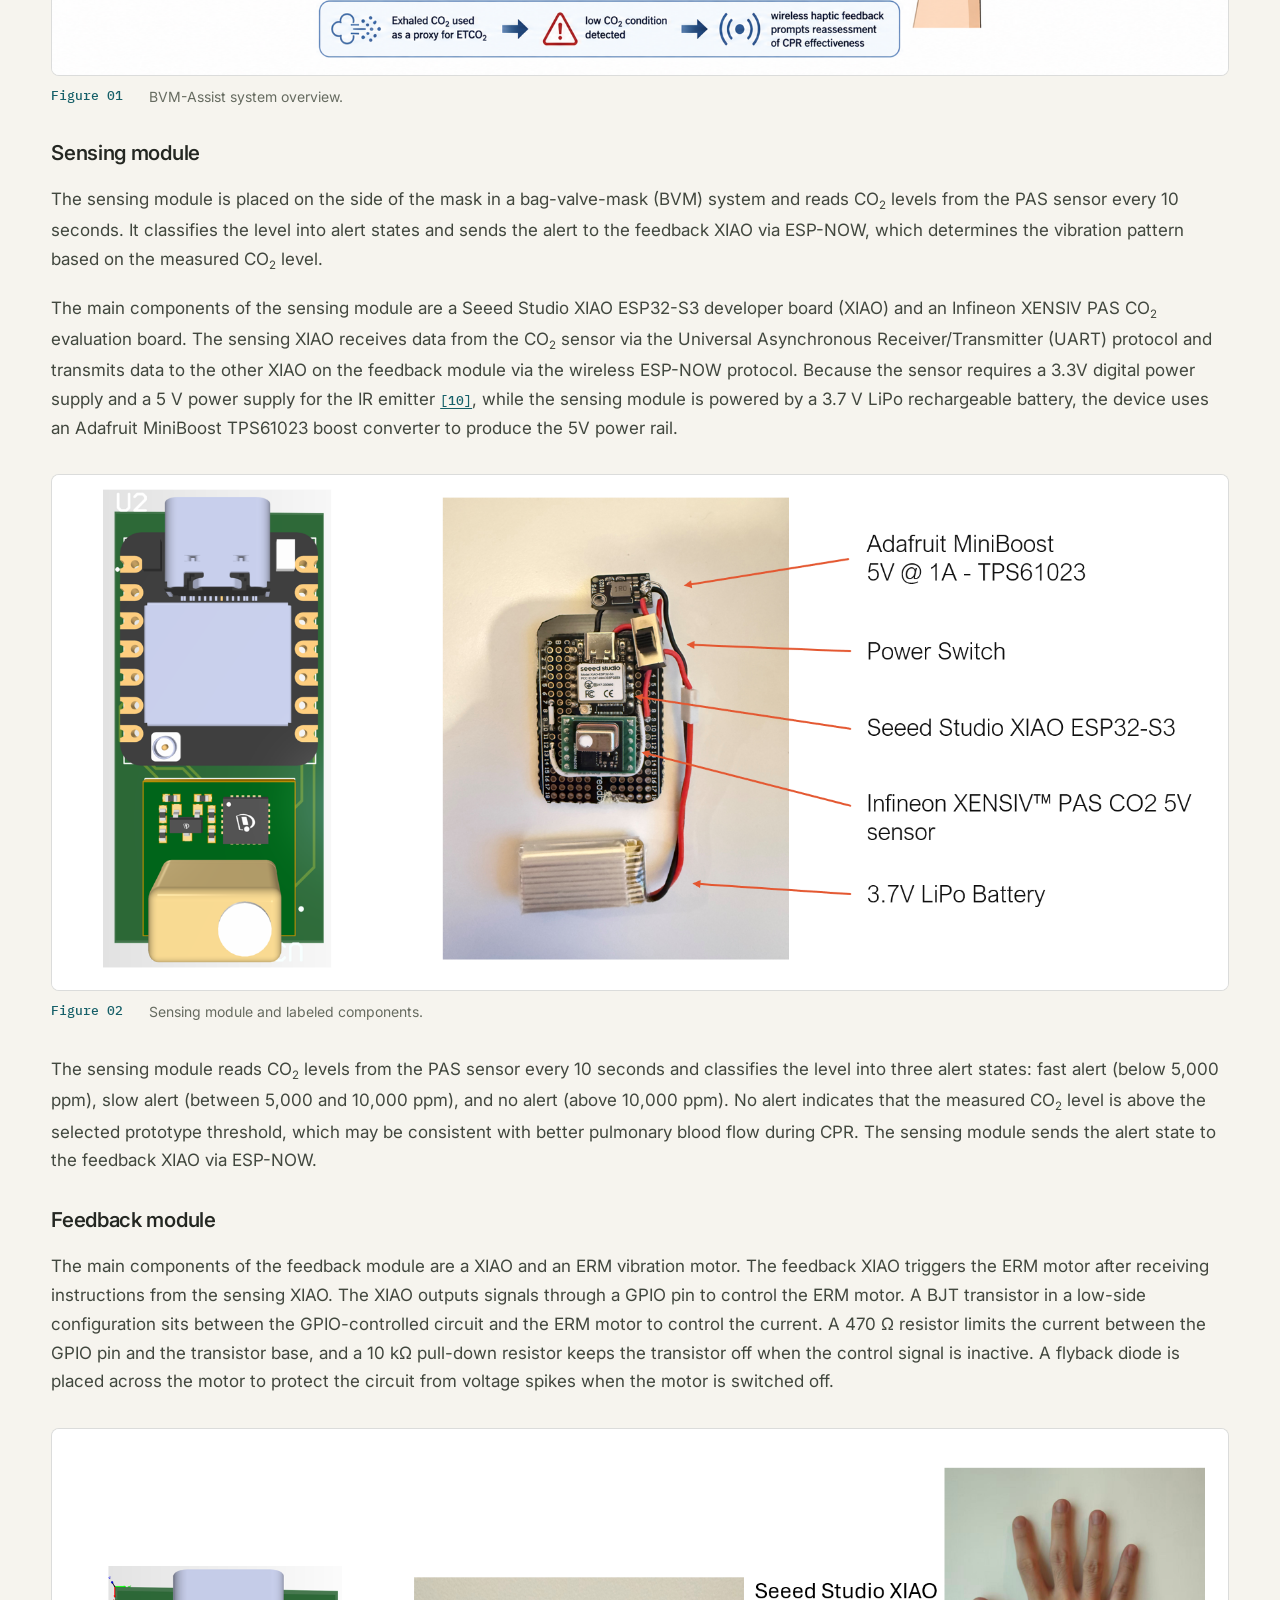
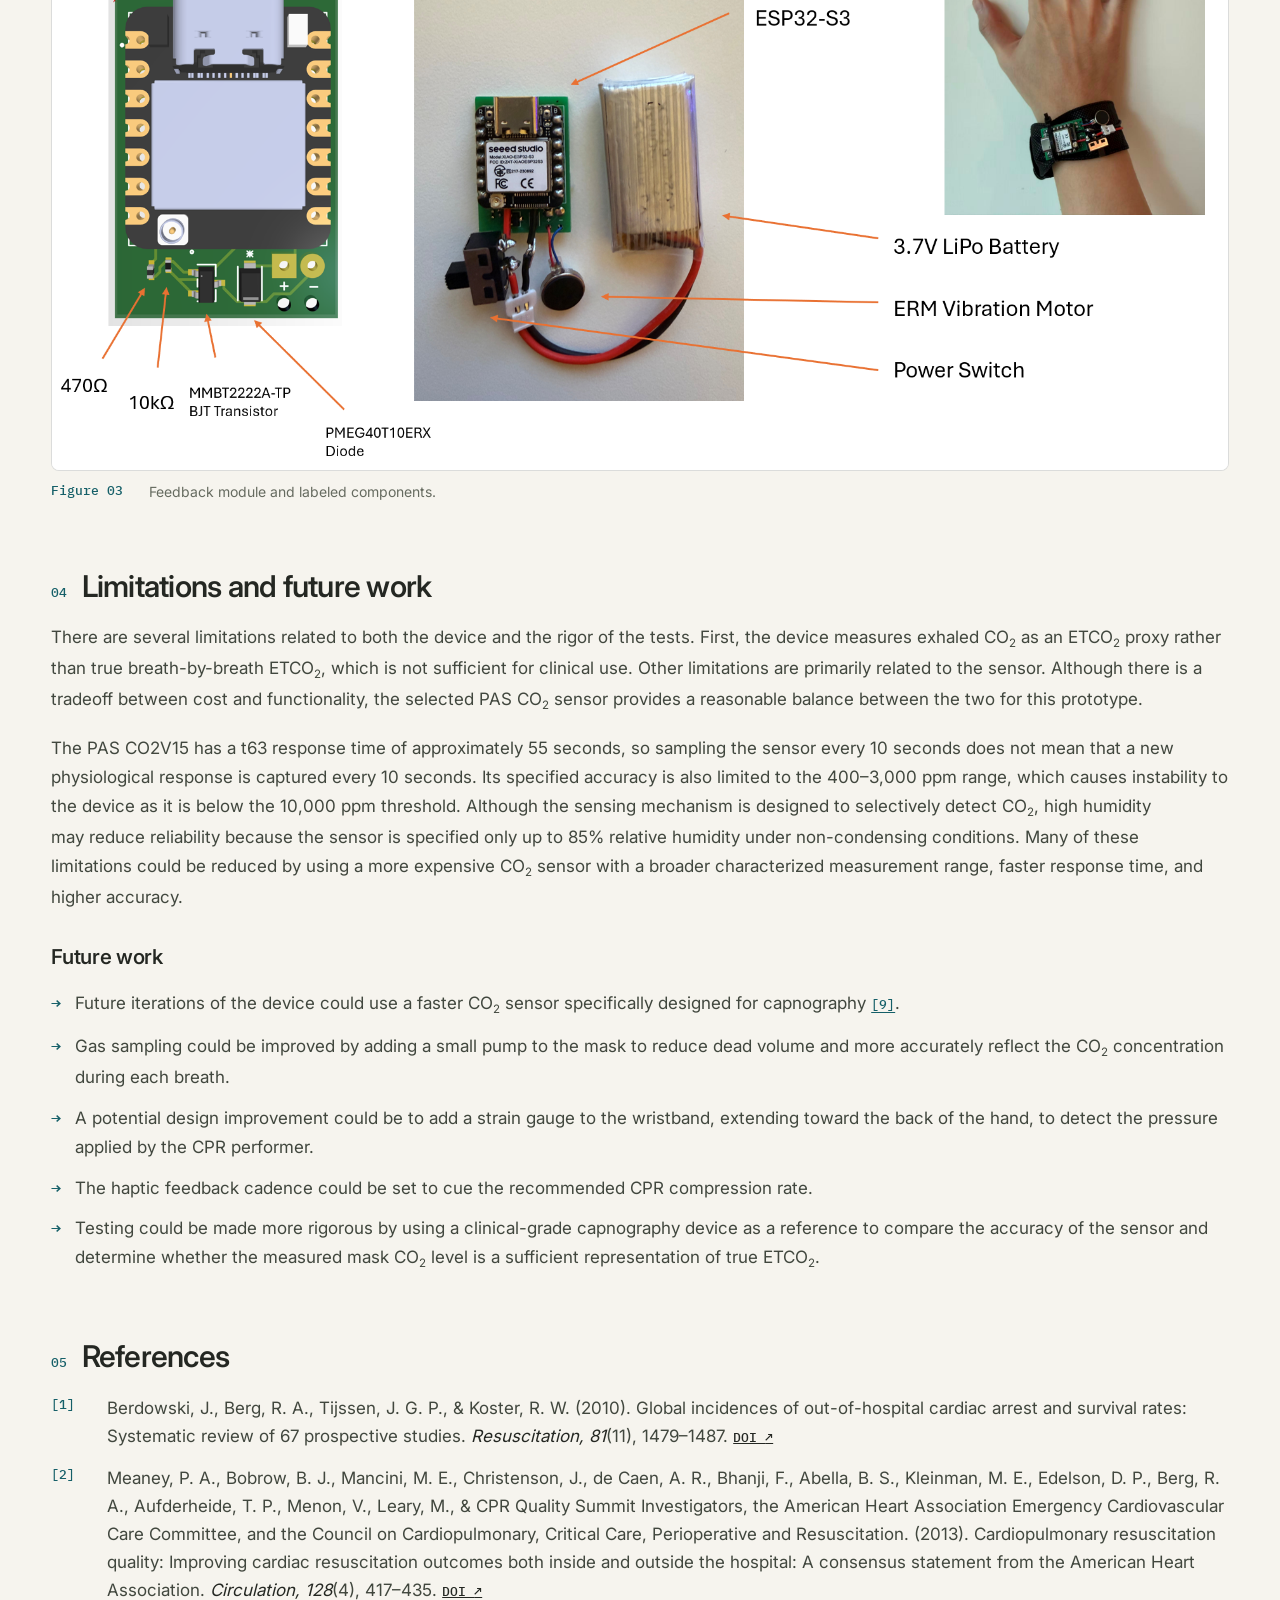
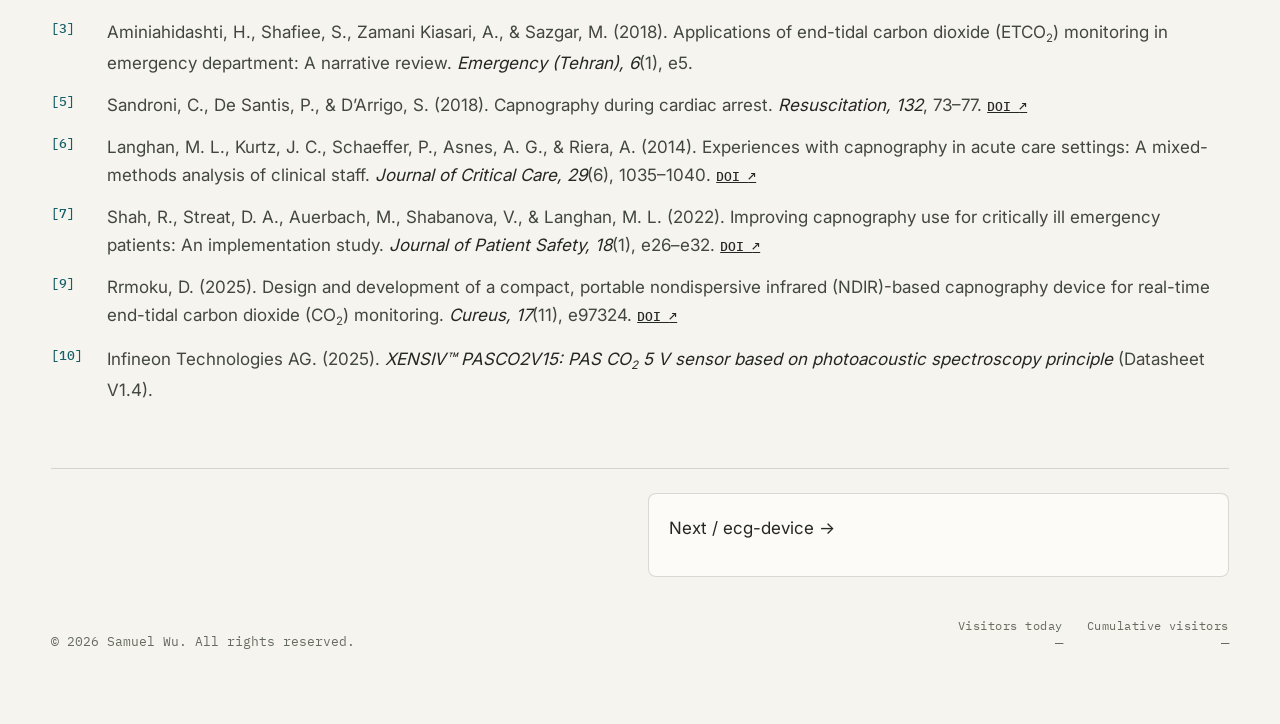
==== commit 0d5cea5c: "Refresh homepage and project page styling" ====
--- a/projects/bvm-assist/index.html
+++ b/projects/bvm-assist/index.html
@@ -5,7 +5,7 @@
     <meta name="viewport" content="width=device-width, initial-scale=1.0">
     <meta name="description" content="BVM-Assist is designed to be lower-cost, more portable, and easier to integrate into routine CPR workflows.">
     <title>BVM-Assist | Samuel Wu</title>
-    <link rel="stylesheet" href="/project-detail.css?v=project-home-width-20261012">
+    <link rel="stylesheet" href="/project-detail.css?v=light-github-icon-20261014">
     <script src="/site-header.js" defer></script>
     <script src="/content-protection.js" defer></script>
     <script src="/visitor-counter.js" defer></script>
--- a/project-detail.css
+++ b/project-detail.css
@@ -95,20 +95,6 @@
     flex-wrap: wrap;
     gap: var(--space-3);
     margin-top: 0;
-}
-
-.project-body .actions .social-link {
-    border-color: var(--ink);
-    border-radius: 6px;
-    background: var(--ink);
-    color: var(--paper);
-}
-
-.project-body .actions .social-link:hover {
-    border-color: var(--accent);
-    background: var(--accent);
-    color: #fff;
-    transform: none;
 }
 
 .button {
